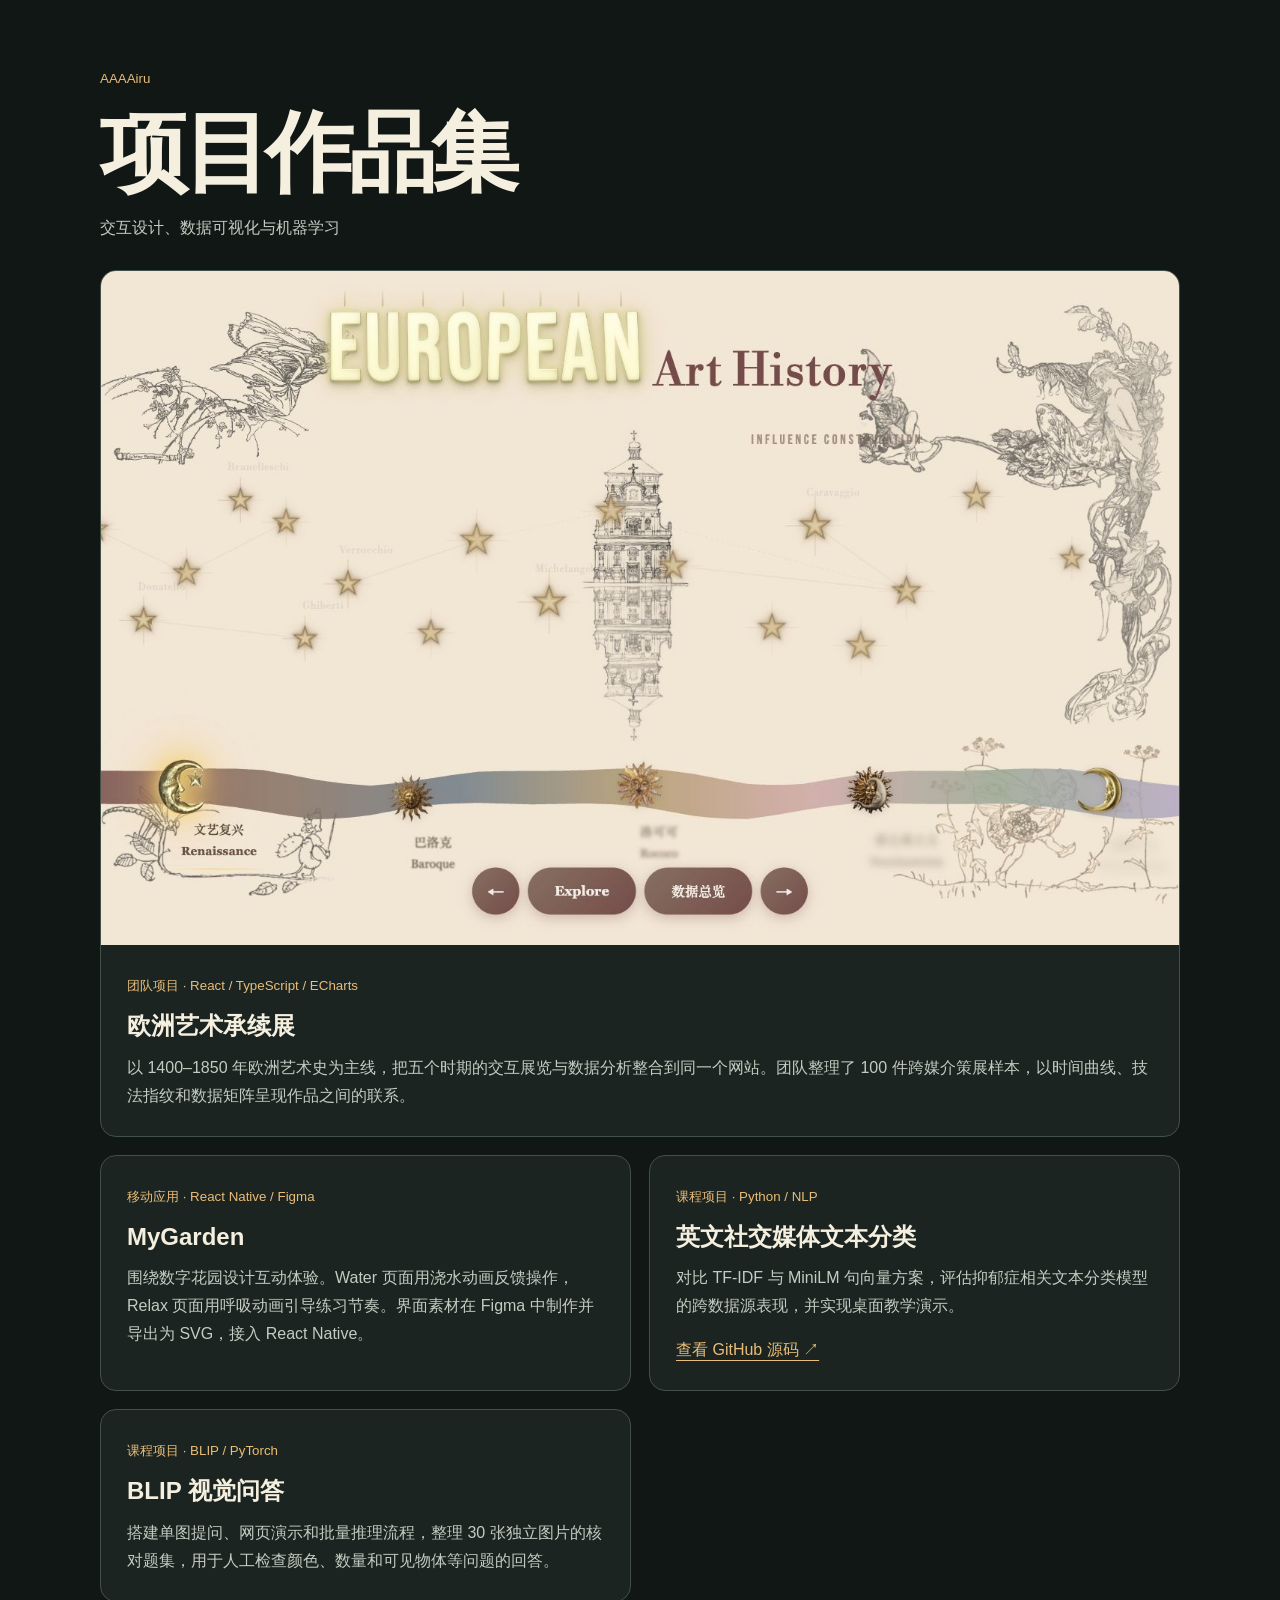
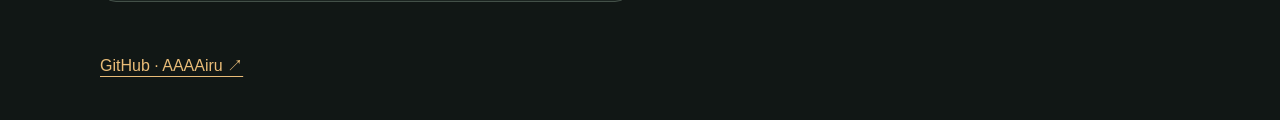
==== index.html @ b3d31cd4 "Publish four-project portfolio" ====
<!doctype html>
<html lang="zh-CN"><meta charset="utf-8"><meta name="viewport" content="width=device-width, initial-scale=1"><title>AAAAiru · 项目作品集</title>
<style>
*{box-sizing:border-box}body{margin:0;background:#111715;color:#f4efdf;font:16px/1.75 "Inter","Microsoft YaHei",sans-serif}main,footer{width:min(1080px,calc(100% - 40px));margin:auto}header{padding:64px 0 28px}h1,h2,p{margin:0}h1{font-size:clamp(46px,8vw,88px);line-height:1.16;letter-spacing:-.06em;margin:10px 0}h2{line-height:1.28;margin:12px 0}p{color:#c3ccc2}small,a{color:#e9bc78}a{display:inline-block;margin-top:16px;text-underline-offset:5px}a:focus-visible{outline:2px solid #e9bc78;outline-offset:5px}article{border:1px solid #435048;background:#1b2420;border-radius:16px;overflow:hidden}img{display:block;width:100%;height:auto}.copy{padding:26px}.grid{display:grid;grid-template-columns:1fr 1fr;gap:18px;margin:18px 0}footer{padding:16px 0 40px}@media(max-width:640px){.grid{grid-template-columns:1fr}header{padding-top:40px}}
</style>
<main><header><small>AAAAiru</small><h1>项目作品集</h1><p>交互设计、数据可视化与机器学习</p></header>
<article><img src="art.png" alt="欧洲艺术承续展的交互展览首页"><div class="copy"><small>团队项目 · React / TypeScript / ECharts</small><h2>欧洲艺术承续展</h2><p>以 1400–1850 年欧洲艺术史为主线，把五个时期的交互展览与数据分析整合到同一个网站。团队整理了 100 件跨媒介策展样本，以时间曲线、技法指纹和数据矩阵呈现作品之间的联系。</p></div></article>
<div class="grid"><article><div class="copy"><small>移动应用 · React Native / Figma</small><h2>MyGarden</h2><p>围绕数字花园设计互动体验。Water 页面用浇水动画反馈操作，Relax 页面用呼吸动画引导练习节奏。界面素材在 Figma 中制作并导出为 SVG，接入 React Native。</p></div></article><article><div class="copy"><small>课程项目 · Python / NLP</small><h2>英文社交媒体文本分类</h2><p>对比 TF-IDF 与 MiniLM 句向量方案，评估抑郁症相关文本分类模型的跨数据源表现，并实现桌面教学演示。</p><a href="https://github.com/AAAAiru/Python-">查看 GitHub 源码 ↗</a></div></article>
<article><div class="copy"><small>课程项目 · BLIP / PyTorch</small><h2>BLIP 视觉问答</h2><p>搭建单图提问、网页演示和批量推理流程，整理 30 张独立图片的核对题集，用于人工检查颜色、数量和可见物体等问题的回答。</p></div></article></div></main>
<footer><a href="https://github.com/AAAAiru">GitHub · AAAAiru ↗</a></footer></html>
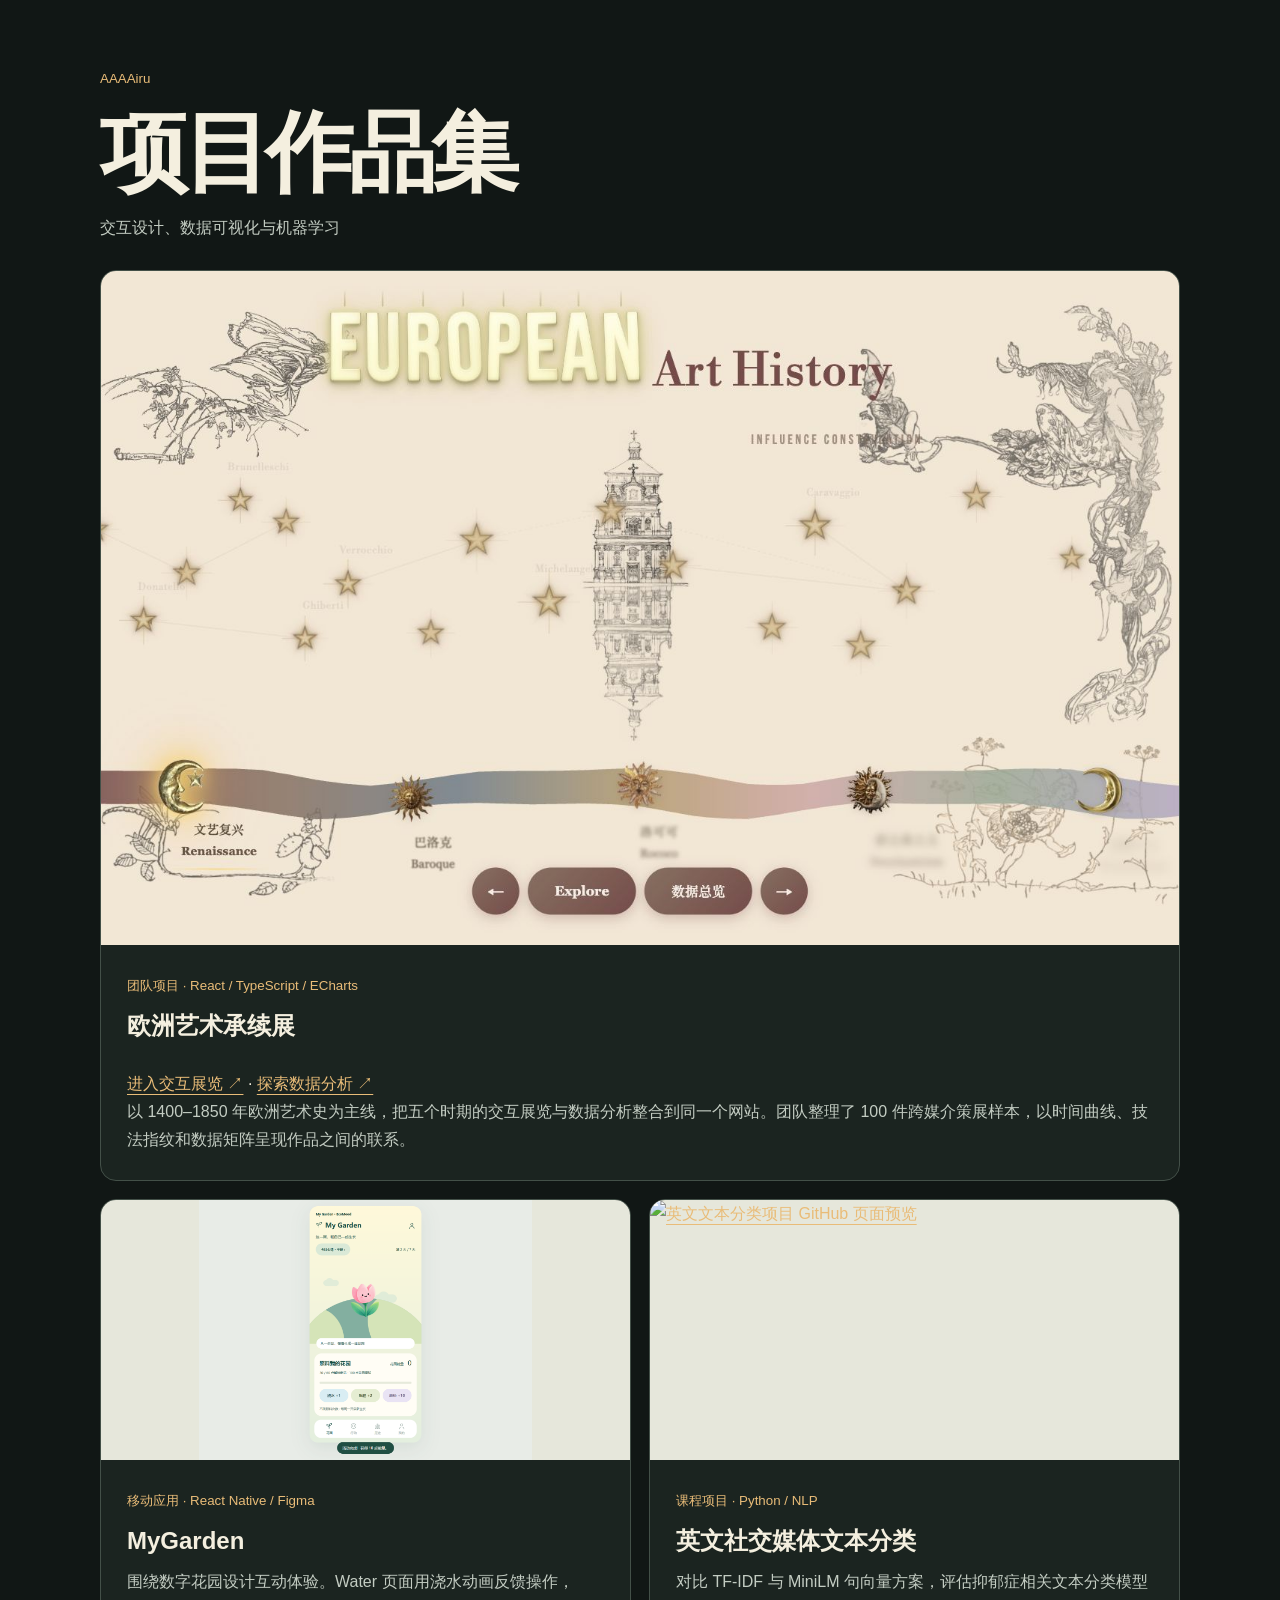
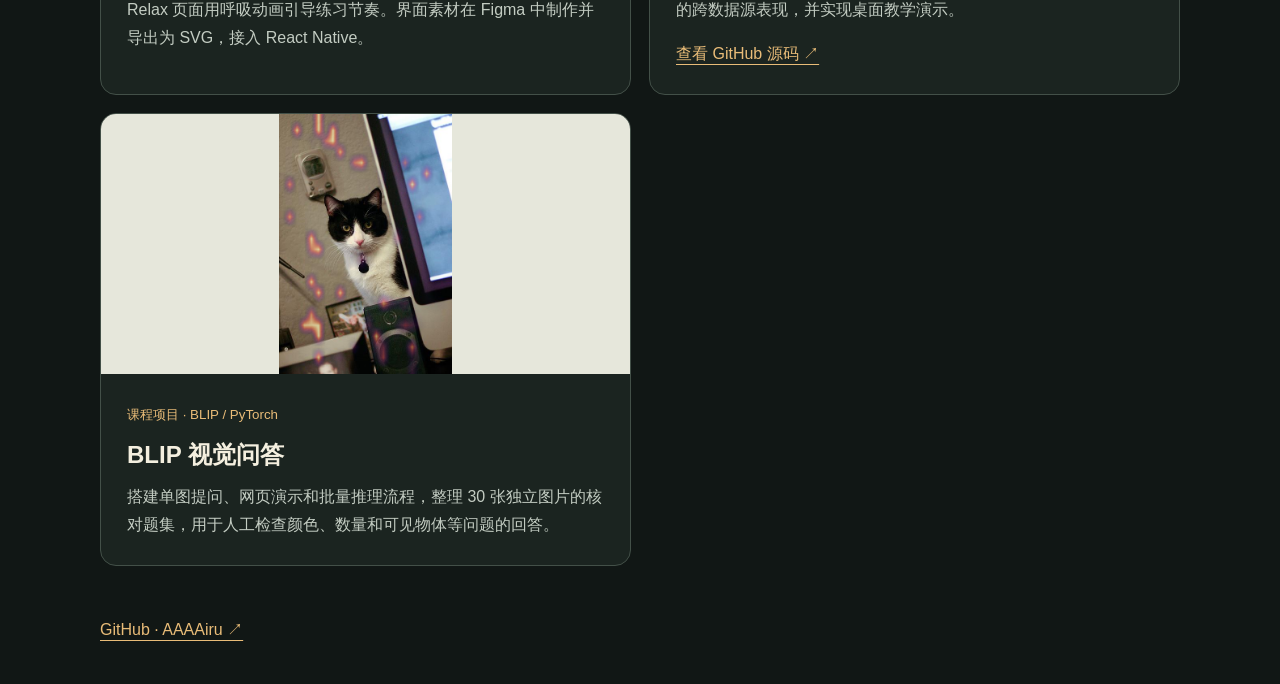
==== commit 48c5b05b: "Add project previews and interactive art exhibition" ====
--- a/index.html
+++ b/index.html
@@ -2,10 +2,10 @@
 <html lang="zh-CN"><meta charset="utf-8"><meta name="viewport" content="width=device-width, initial-scale=1"><title>AAAAiru · 项目作品集</title>
 <style>
 *{box-sizing:border-box}body{margin:0;background:#111715;color:#f4efdf;font:16px/1.75 "Inter","Microsoft YaHei",sans-serif}main,footer{width:min(1080px,calc(100% - 40px));margin:auto}header{padding:64px 0 28px}h1,h2,p{margin:0}h1{font-size:clamp(46px,8vw,88px);line-height:1.16;letter-spacing:-.06em;margin:10px 0}h2{line-height:1.28;margin:12px 0}p{color:#c3ccc2}small,a{color:#e9bc78}a{display:inline-block;margin-top:16px;text-underline-offset:5px}a:focus-visible{outline:2px solid #e9bc78;outline-offset:5px}article{border:1px solid #435048;background:#1b2420;border-radius:16px;overflow:hidden}img{display:block;width:100%;height:auto}.copy{padding:26px}.grid{display:grid;grid-template-columns:1fr 1fr;gap:18px;margin:18px 0}footer{padding:16px 0 40px}@media(max-width:640px){.grid{grid-template-columns:1fr}header{padding-top:40px}}
-</style>
+.preview{display:block;margin:0}.grid .preview{height:260px;overflow:hidden;background:#e6e7db}.grid .preview img{height:100%;object-fit:contain}a:hover{color:white}</style>
 <main><header><small>AAAAiru</small><h1>项目作品集</h1><p>交互设计、数据可视化与机器学习</p></header>
-<article><img src="art.png" alt="欧洲艺术承续展的交互展览首页"><div class="copy"><small>团队项目 · React / TypeScript / ECharts</small><h2>欧洲艺术承续展</h2><p>以 1400–1850 年欧洲艺术史为主线，把五个时期的交互展览与数据分析整合到同一个网站。团队整理了 100 件跨媒介策展样本，以时间曲线、技法指纹和数据矩阵呈现作品之间的联系。</p></div></article>
-<div class="grid"><article><div class="copy"><small>移动应用 · React Native / Figma</small><h2>MyGarden</h2><p>围绕数字花园设计互动体验。Water 页面用浇水动画反馈操作，Relax 页面用呼吸动画引导练习节奏。界面素材在 Figma 中制作并导出为 SVG，接入 React Native。</p></div></article><article><div class="copy"><small>课程项目 · Python / NLP</small><h2>英文社交媒体文本分类</h2><p>对比 TF-IDF 与 MiniLM 句向量方案，评估抑郁症相关文本分类模型的跨数据源表现，并实现桌面教学演示。</p><a href="https://github.com/AAAAiru/Python-">查看 GitHub 源码 ↗</a></div></article>
-<article><div class="copy"><small>课程项目 · BLIP / PyTorch</small><h2>BLIP 视觉问答</h2><p>搭建单图提问、网页演示和批量推理流程，整理 30 张独立图片的核对题集，用于人工检查颜色、数量和可见物体等问题的回答。</p></div></article></div></main>
+<article><a class="preview" href="art-demo/index.html"><img src="art.png" alt="欧洲艺术承续展的交互展览首页"></a><div class="copy"><small>团队项目 · React / TypeScript / ECharts</small><h2>欧洲艺术承续展</h2><a href="art-demo/index.html">进入交互展览 ↗</a> · <a href="art-demo/analysis.html">探索数据分析 ↗</a><p>以 1400–1850 年欧洲艺术史为主线，把五个时期的交互展览与数据分析整合到同一个网站。团队整理了 100 件跨媒介策展样本，以时间曲线、技法指纹和数据矩阵呈现作品之间的联系。</p></div></article>
+<div class="grid"><article><a class="preview" href="garden.png"><img src="garden.png" alt="MyGarden 项目页面展示"></a><div class="copy"><small>移动应用 · React Native / Figma</small><h2>MyGarden</h2><p>围绕数字花园设计互动体验。Water 页面用浇水动画反馈操作，Relax 页面用呼吸动画引导练习节奏。界面素材在 Figma 中制作并导出为 SVG，接入 React Native。</p></div></article><article><a class="preview" href="https://github.com/AAAAiru/Python-"><img src="https://opengraph.githubassets.com/portfolio/AAAAiru/Python-" alt="英文文本分类项目 GitHub 页面预览"></a><div class="copy"><small>课程项目 · Python / NLP</small><h2>英文社交媒体文本分类</h2><p>对比 TF-IDF 与 MiniLM 句向量方案，评估抑郁症相关文本分类模型的跨数据源表现，并实现桌面教学演示。</p><a href="https://github.com/AAAAiru/Python-">查看 GitHub 源码 ↗</a></div></article>
+<article><a class="preview" href="blip.png"><img src="blip.png" alt="BLIP 视觉问答注意力分析展示"></a><div class="copy"><small>课程项目 · BLIP / PyTorch</small><h2>BLIP 视觉问答</h2><p>搭建单图提问、网页演示和批量推理流程，整理 30 张独立图片的核对题集，用于人工检查颜色、数量和可见物体等问题的回答。</p></div></article></div></main>
 <footer><a href="https://github.com/AAAAiru">GitHub · AAAAiru ↗</a></footer></html>
 
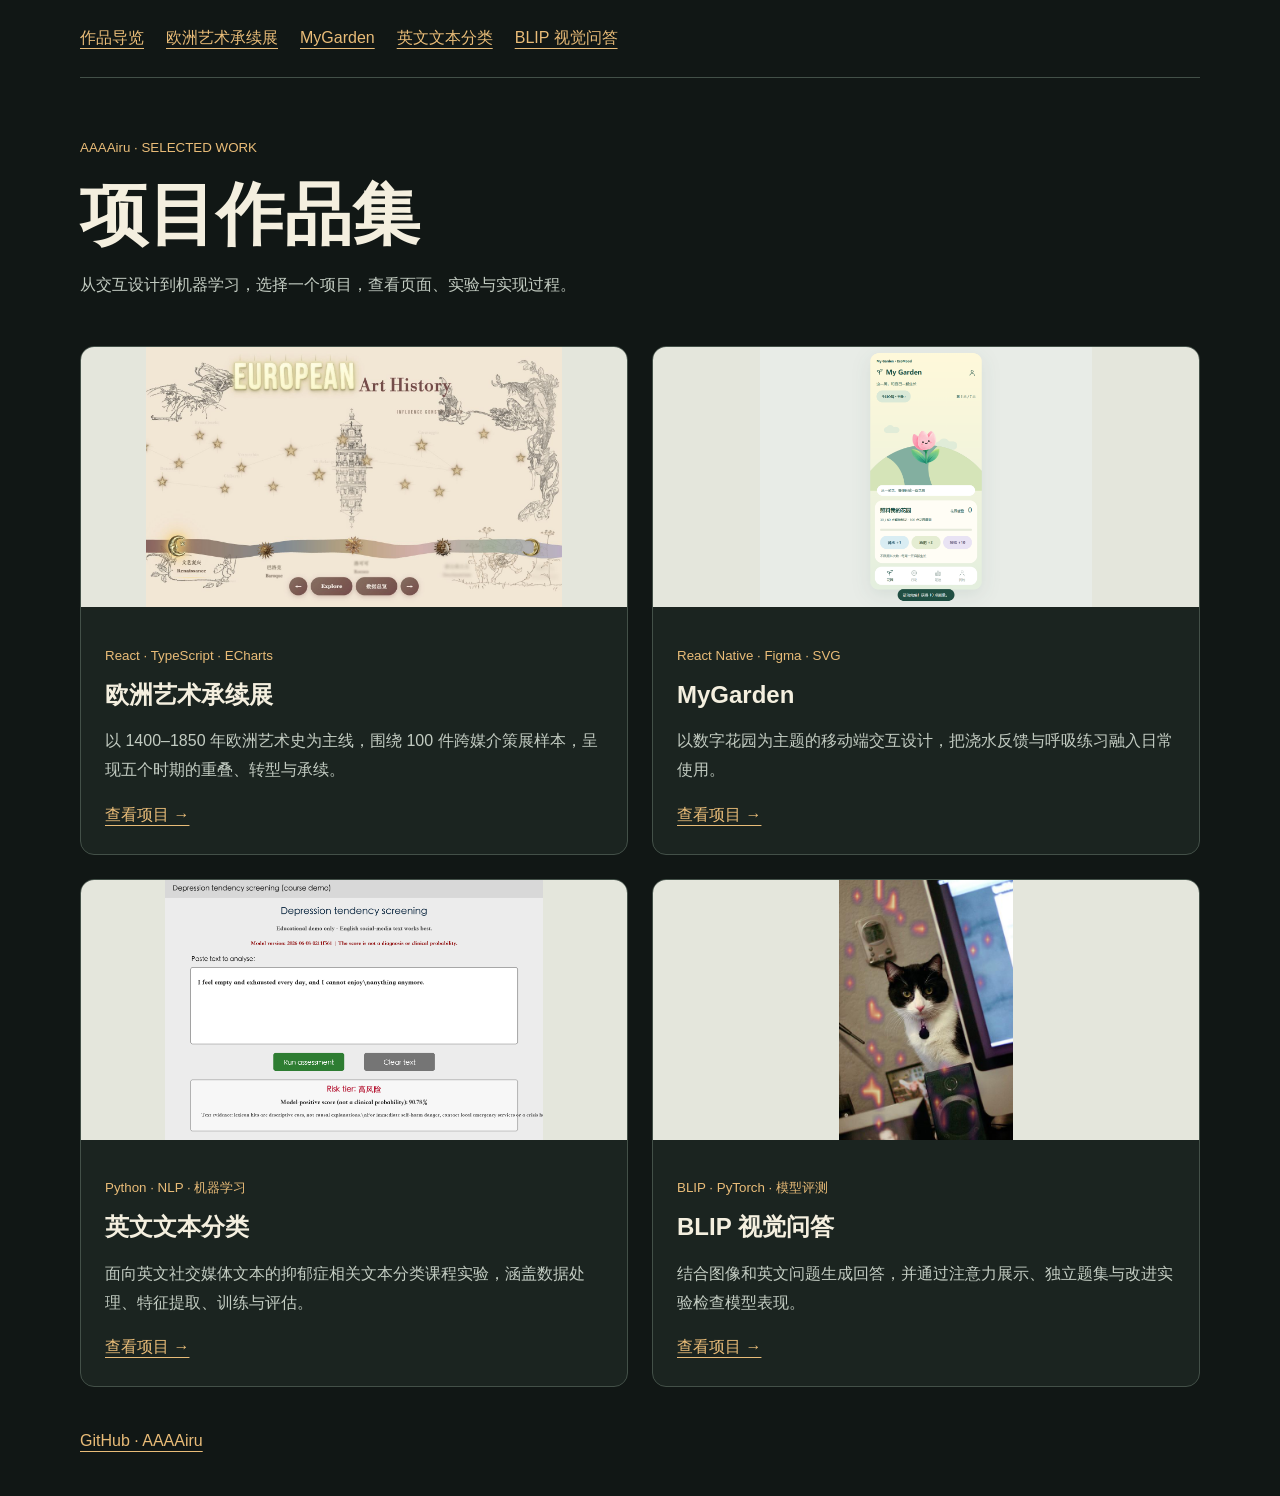
==== commit 199a305b: "Add four project detail pages and rich evidence galleries" ====
--- a/index.html
+++ b/index.html
@@ -1,11 +1 @@
-<!doctype html>
-<html lang="zh-CN"><meta charset="utf-8"><meta name="viewport" content="width=device-width, initial-scale=1"><title>AAAAiru · 项目作品集</title>
-<style>
-*{box-sizing:border-box}body{margin:0;background:#111715;color:#f4efdf;font:16px/1.75 "Inter","Microsoft YaHei",sans-serif}main,footer{width:min(1080px,calc(100% - 40px));margin:auto}header{padding:64px 0 28px}h1,h2,p{margin:0}h1{font-size:clamp(46px,8vw,88px);line-height:1.16;letter-spacing:-.06em;margin:10px 0}h2{line-height:1.28;margin:12px 0}p{color:#c3ccc2}small,a{color:#e9bc78}a{display:inline-block;margin-top:16px;text-underline-offset:5px}a:focus-visible{outline:2px solid #e9bc78;outline-offset:5px}article{border:1px solid #435048;background:#1b2420;border-radius:16px;overflow:hidden}img{display:block;width:100%;height:auto}.copy{padding:26px}.grid{display:grid;grid-template-columns:1fr 1fr;gap:18px;margin:18px 0}footer{padding:16px 0 40px}@media(max-width:640px){.grid{grid-template-columns:1fr}header{padding-top:40px}}
-.preview{display:block;margin:0}.grid .preview{height:260px;overflow:hidden;background:#e6e7db}.grid .preview img{height:100%;object-fit:contain}a:hover{color:white}</style>
-<main><header><small>AAAAiru</small><h1>项目作品集</h1><p>交互设计、数据可视化与机器学习</p></header>
-<article><a class="preview" href="art-demo/index.html"><img src="art.png" alt="欧洲艺术承续展的交互展览首页"></a><div class="copy"><small>团队项目 · React / TypeScript / ECharts</small><h2>欧洲艺术承续展</h2><a href="art-demo/index.html">进入交互展览 ↗</a> · <a href="art-demo/analysis.html">探索数据分析 ↗</a><p>以 1400–1850 年欧洲艺术史为主线，把五个时期的交互展览与数据分析整合到同一个网站。团队整理了 100 件跨媒介策展样本，以时间曲线、技法指纹和数据矩阵呈现作品之间的联系。</p></div></article>
-<div class="grid"><article><a class="preview" href="garden.png"><img src="garden.png" alt="MyGarden 项目页面展示"></a><div class="copy"><small>移动应用 · React Native / Figma</small><h2>MyGarden</h2><p>围绕数字花园设计互动体验。Water 页面用浇水动画反馈操作，Relax 页面用呼吸动画引导练习节奏。界面素材在 Figma 中制作并导出为 SVG，接入 React Native。</p></div></article><article><a class="preview" href="https://github.com/AAAAiru/Python-"><img src="https://opengraph.githubassets.com/portfolio/AAAAiru/Python-" alt="英文文本分类项目 GitHub 页面预览"></a><div class="copy"><small>课程项目 · Python / NLP</small><h2>英文社交媒体文本分类</h2><p>对比 TF-IDF 与 MiniLM 句向量方案，评估抑郁症相关文本分类模型的跨数据源表现，并实现桌面教学演示。</p><a href="https://github.com/AAAAiru/Python-">查看 GitHub 源码 ↗</a></div></article>
-<article><a class="preview" href="blip.png"><img src="blip.png" alt="BLIP 视觉问答注意力分析展示"></a><div class="copy"><small>课程项目 · BLIP / PyTorch</small><h2>BLIP 视觉问答</h2><p>搭建单图提问、网页演示和批量推理流程，整理 30 张独立图片的核对题集，用于人工检查颜色、数量和可见物体等问题的回答。</p></div></article></div></main>
-<footer><a href="https://github.com/AAAAiru">GitHub · AAAAiru ↗</a></footer></html>
-
+<!doctype html><html lang="zh-CN"><meta charset="utf-8"><meta name="viewport" content="width=device-width,initial-scale=1"><title>项目作品集 · AAAAiru</title><link rel="stylesheet" href="style.css"><nav><a href="index.html">作品导览</a><a href="art.html">欧洲艺术承续展</a><a href="garden.html">MyGarden</a><a href="nlp.html">英文文本分类</a><a href="blip.html">BLIP 视觉问答</a></nav><main><header><small>AAAAiru · SELECTED WORK</small><h1>项目作品集</h1><p>从交互设计到机器学习，选择一个项目，查看页面、实验与实现过程。</p></header><div class="grid"><article><a href="art.html"><img src="media/art-homepage.png" alt="五时期展览入口"></a><div class="copy"><small>React · TypeScript · ECharts</small><h2>欧洲艺术承续展</h2><p>以 1400–1850 年欧洲艺术史为主线，围绕 100 件跨媒介策展样本，呈现五个时期的重叠、转型与承续。</p><a href="art.html">查看项目 →</a></div></article><article><a href="garden.html"><img src="media/local-garden-desktop.png" alt="花园主页"></a><div class="copy"><small>React Native · Figma · SVG</small><h2>MyGarden</h2><p>以数字花园为主题的移动端交互设计，把浇水反馈与呼吸练习融入日常使用。</p><a href="garden.html">查看项目 →</a></div></article><article><a href="nlp.html"><img src="media/gui_mock.png" alt="报告中的界面示意"></a><div class="copy"><small>Python · NLP · 机器学习</small><h2>英文文本分类</h2><p>面向英文社交媒体文本的抑郁症相关文本分类课程实验，涵盖数据处理、特征提取、训练与评估。</p><a href="nlp.html">查看项目 →</a></div></article><article><a href="blip.html"><img src="blip.png" alt="视觉问答注意力检查"></a><div class="copy"><small>BLIP · PyTorch · 模型评测</small><h2>BLIP 视觉问答</h2><p>结合图像和英文问题生成回答，并通过注意力展示、独立题集与改进实验检查模型表现。</p><a href="blip.html">查看项目 →</a></div></article></div></main><footer><a href="https://github.com/AAAAiru">GitHub · AAAAiru</a></footer></html>
--- a/style.css
+++ b/style.css
@@ -0,0 +1 @@
+*{box-sizing:border-box}body{margin:0;background:#111715;color:#f4efdf;font:16px/1.8 Inter,'Microsoft YaHei',sans-serif}main,nav,footer{width:min(1120px,calc(100% - 40px));margin:auto}nav{padding:24px 0;display:flex;gap:22px;flex-wrap:wrap;border-bottom:1px solid #435048}a{color:#e9bc78;text-underline-offset:5px}a:focus-visible{outline:2px solid #e9bc78;outline-offset:5px}header{padding:55px 0 30px}h1{font-size:clamp(36px,6vw,68px);line-height:1.2;margin:12px 0}h2{line-height:1.4}p{color:#c3ccc2;max-width: seventy}small{color:#e9bc78}.grid{display:grid;grid-template-columns:1fr 1fr;gap:24px}article,figure{margin:0;background:#1b2420;border:1px solid #435048;border-radius:14px;overflow:hidden}article img{width:100%;height:260px;object-fit:contain;background:#e4e6dc}article .copy{padding:24px}article h2{margin:8px 0}figure img{width:100%;height:auto;display:block}figcaption{padding:14px 20px;color:#c3ccc2}.gallery{display:grid;gap:26px;margin:30px 0}footer{padding:40px 0}.action{display:inline-block;padding:12px 20px;border:1px solid #e9bc78;border-radius:8px;margin:8px 12px 16px 0}@media(max-width:680px){.grid{grid-template-columns:1fr}header{padding-top:32px}article img{height:230px}}
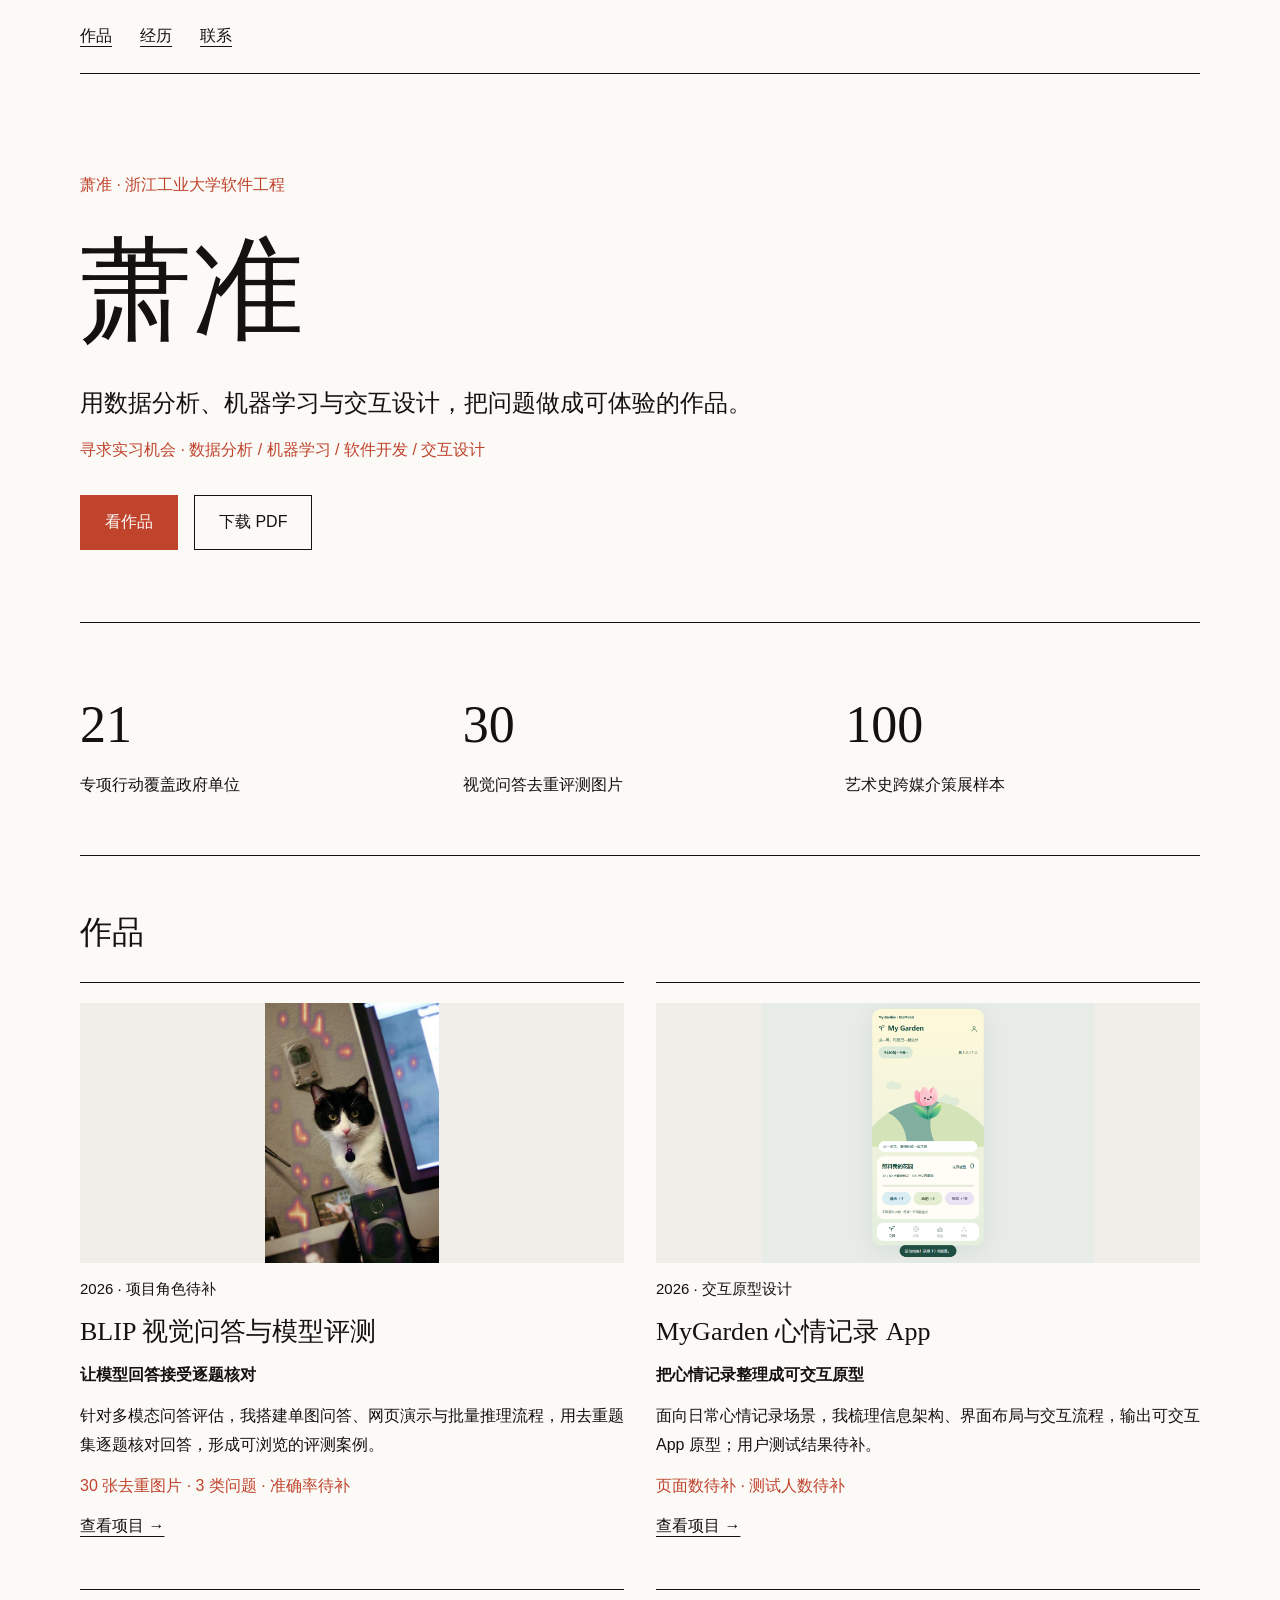
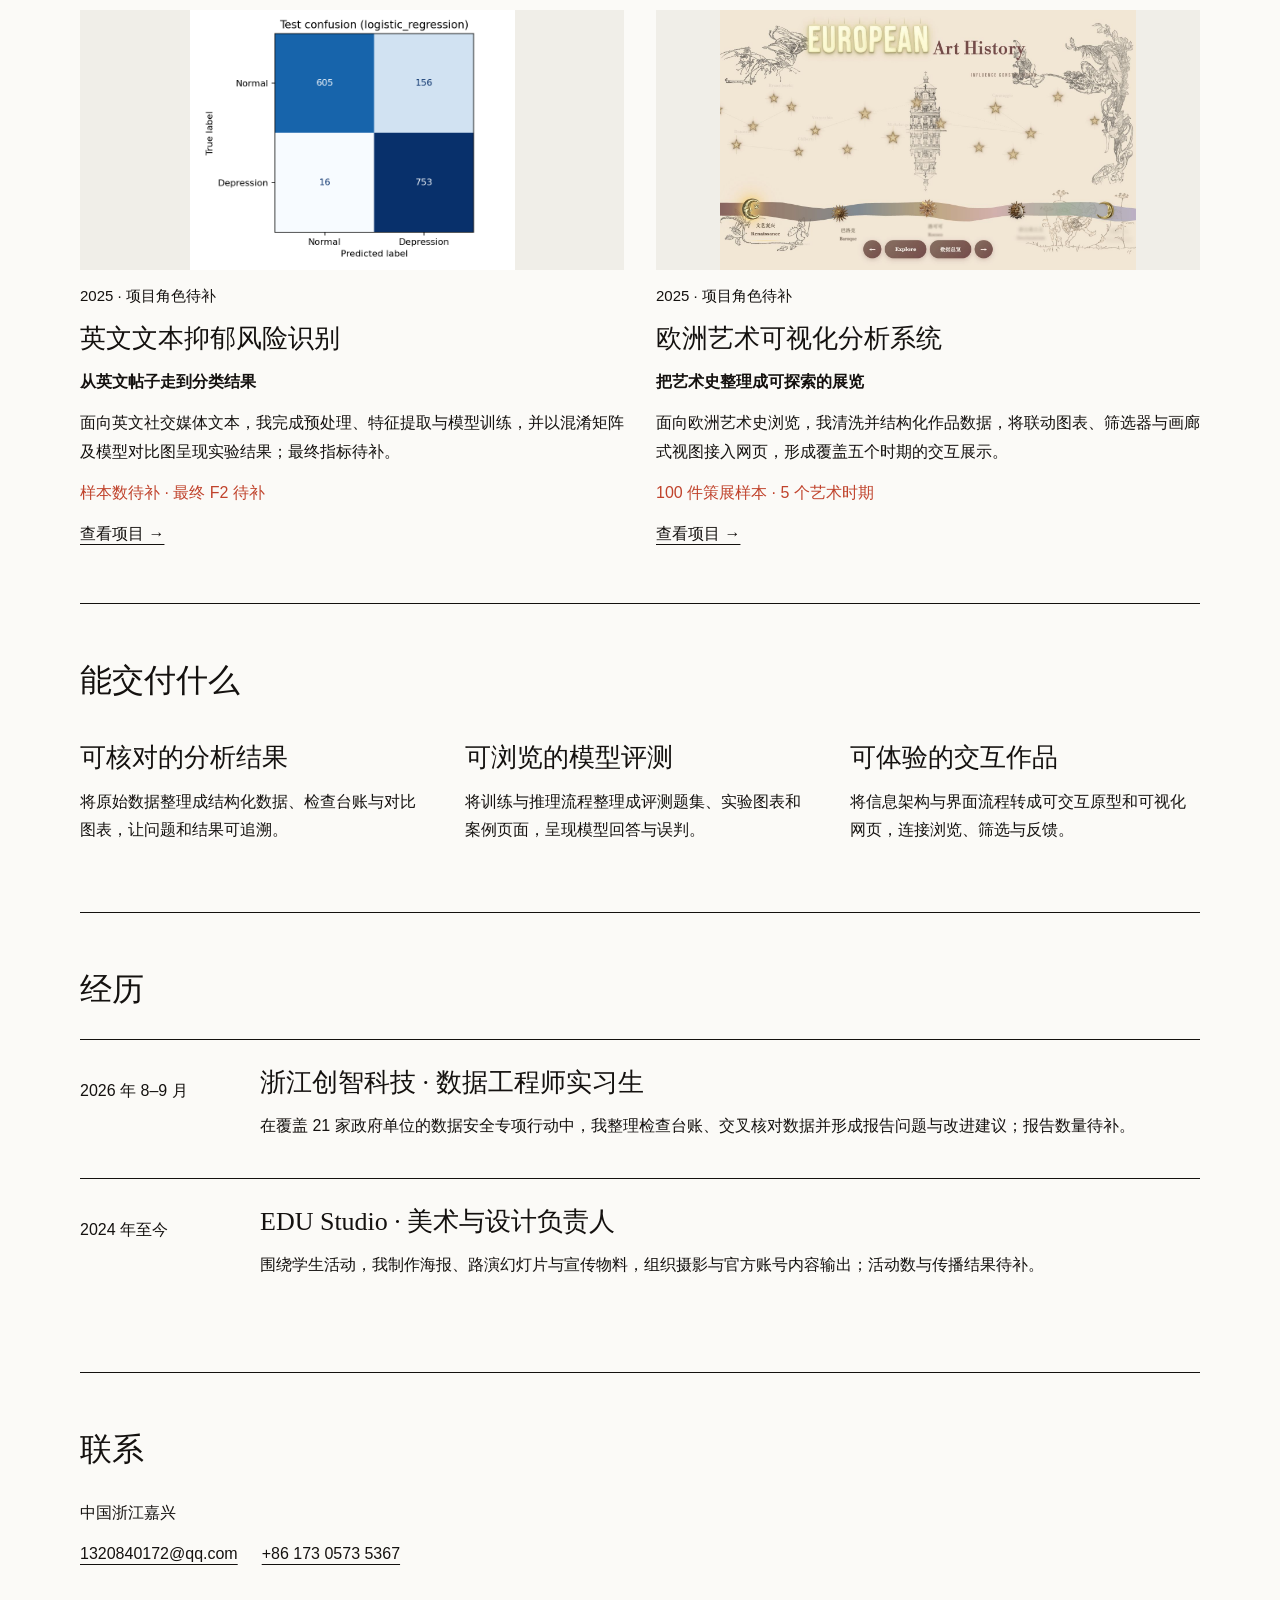
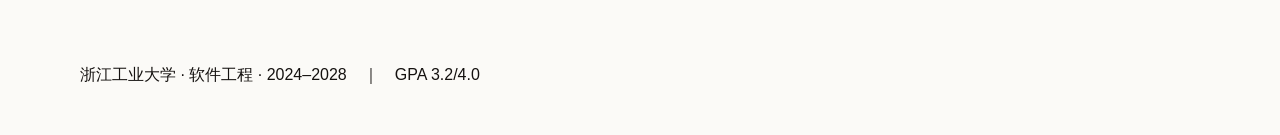
==== commit 467957d5: "Redesign portfolio with verified resume and print layout" ====
--- a/index.html
+++ b/index.html
@@ -1 +1,7 @@
-<!doctype html><html lang="zh-CN"><meta charset="utf-8"><meta name="viewport" content="width=device-width,initial-scale=1"><title>项目作品集 · AAAAiru</title><link rel="stylesheet" href="style.css"><nav><a href="index.html">作品导览</a><a href="art.html">欧洲艺术承续展</a><a href="garden.html">MyGarden</a><a href="nlp.html">英文文本分类</a><a href="blip.html">BLIP 视觉问答</a></nav><main><header><small>AAAAiru · SELECTED WORK</small><h1>项目作品集</h1><p>从交互设计到机器学习，选择一个项目，查看页面、实验与实现过程。</p></header><div class="grid"><article><a href="art.html"><img src="media/art-homepage.png" alt="五时期展览入口"></a><div class="copy"><small>React · TypeScript · ECharts</small><h2>欧洲艺术承续展</h2><p>以 1400–1850 年欧洲艺术史为主线，围绕 100 件跨媒介策展样本，呈现五个时期的重叠、转型与承续。</p><a href="art.html">查看项目 →</a></div></article><article><a href="garden.html"><img src="media/local-garden-desktop.png" alt="花园主页"></a><div class="copy"><small>React Native · Figma · SVG</small><h2>MyGarden</h2><p>以数字花园为主题的移动端交互设计，把浇水反馈与呼吸练习融入日常使用。</p><a href="garden.html">查看项目 →</a></div></article><article><a href="nlp.html"><img src="media/gui_mock.png" alt="报告中的界面示意"></a><div class="copy"><small>Python · NLP · 机器学习</small><h2>英文文本分类</h2><p>面向英文社交媒体文本的抑郁症相关文本分类课程实验，涵盖数据处理、特征提取、训练与评估。</p><a href="nlp.html">查看项目 →</a></div></article><article><a href="blip.html"><img src="blip.png" alt="视觉问答注意力检查"></a><div class="copy"><small>BLIP · PyTorch · 模型评测</small><h2>BLIP 视觉问答</h2><p>结合图像和英文问题生成回答，并通过注意力展示、独立题集与改进实验检查模型表现。</p><a href="blip.html">查看项目 →</a></div></article></div></main><footer><a href="https://github.com/AAAAiru">GitHub · AAAAiru</a></footer></html>+<!doctype html><html lang="zh-CN"><head><meta charset="utf-8"><meta name="viewport" content="width=device-width,initial-scale=1"><meta name="description" content="萧准的个人作品集，展示视觉问答评测、MyGarden交互原型、英文文本分类与欧洲艺术可视化项目。"><title>萧准 · 作品与经历</title><link rel="stylesheet" href="home.css"></head><body><nav aria-label="主导航"><a href="#work">作品</a><a href="#experience">经历</a><a href="#contact">联系</a></nav><main><header><p class="eyebrow">萧准 · 浙江工业大学软件工程</p><h1>萧准</h1><p class="position">用数据分析、机器学习与交互设计，把问题做成可体验的作品。</p><p class="status">寻求实习机会 · 数据分析 / 机器学习 / 软件开发 / 交互设计</p><div class="actions"><a class="button" href="#work">看作品</a><a class="button" href="Xiao_Zhun_Portfolio.pdf" download>下载 PDF</a></div></header><section aria-label="关键数字"><div class="numbers"><div><strong>21</strong><p>专项行动覆盖政府单位</p></div><div><strong>30</strong><p>视觉问答去重评测图片</p></div><div><strong>100</strong><p>艺术史跨媒介策展样本</p></div></div></section><section id="work"><h2>作品</h2><div class="cards"><article class="card reveal"><img src="blip.png" alt="BLIP 视觉问答与模型评测项目展示"><p class="meta">2026 · 项目角色待补</p><h3>BLIP 视觉问答与模型评测</h3><p><b>让模型回答接受逐题核对</b></p><p>针对多模态问答评估，我搭建单图问答、网页演示与批量推理流程，用去重题集逐题核对回答，形成可浏览的评测案例。</p><p class="result">30 张去重图片 · 3 类问题 · 准确率待补</p><a class="project-link" href="blip.html">查看项目 →</a></article><article class="card reveal"><img src="media/local-garden-desktop.png" alt="MyGarden 心情记录 App项目展示"><p class="meta">2026 · 交互原型设计</p><h3>MyGarden 心情记录 App</h3><p><b>把心情记录整理成可交互原型</b></p><p>面向日常心情记录场景，我梳理信息架构、界面布局与交互流程，输出可交互 App 原型；用户测试结果待补。</p><p class="result">页面数待补 · 测试人数待补</p><a class="project-link" href="garden.html">查看项目 →</a></article><article class="card reveal"><img src="media/confusion_matrix_test.png" alt="英文文本抑郁风险识别项目展示"><p class="meta">2025 · 项目角色待补</p><h3>英文文本抑郁风险识别</h3><p><b>从英文帖子走到分类结果</b></p><p>面向英文社交媒体文本，我完成预处理、特征提取与模型训练，并以混淆矩阵及模型对比图呈现实验结果；最终指标待补。</p><p class="result">样本数待补 · 最终 F2 待补</p><a class="project-link" href="nlp.html">查看项目 →</a></article><article class="card reveal"><img src="media/art-homepage.png" alt="欧洲艺术可视化分析系统项目展示"><p class="meta">2025 · 项目角色待补</p><h3>欧洲艺术可视化分析系统</h3><p><b>把艺术史整理成可探索的展览</b></p><p>面向欧洲艺术史浏览，我清洗并结构化作品数据，将联动图表、筛选器与画廊式视图接入网页，形成覆盖五个时期的交互展示。</p><p class="result">100 件策展样本 · 5 个艺术时期</p><a class="project-link" href="art.html">查看项目 →</a></article></div></section><section><h2>能交付什么</h2><div class="abilities"><article><h3>可核对的分析结果</h3><p>将原始数据整理成结构化数据、检查台账与对比图表，让问题和结果可追溯。</p></article><article><h3>可浏览的模型评测</h3><p>将训练与推理流程整理成评测题集、实验图表和案例页面，呈现模型回答与误判。</p></article><article><h3>可体验的交互作品</h3><p>将信息架构与界面流程转成可交互原型和可视化网页，连接浏览、筛选与反馈。</p></article></div></section><section id="experience"><h2>经历</h2><article class="entry"><p>2026 年 8–9 月</p><div><h3>浙江创智科技 · 数据工程师实习生</h3><p>在覆盖 21 家政府单位的数据安全专项行动中，我整理检查台账、交叉核对数据并形成报告问题与改进建议；报告数量待补。</p></div></article><article class="entry"><p>2024 年至今</p><div><h3>EDU Studio · 美术与设计负责人</h3><p>围绕学生活动，我制作海报、路演幻灯片与宣传物料，组织摄影与官方账号内容输出；活动数与传播结果待补。</p></div></article></section><section id="contact" class="contact"><h2>联系</h2><p>中国浙江嘉兴</p><p><a href="mailto:1320840172@qq.com">1320840172@qq.com</a><a href="tel:+8617305735367">+86 173 0573 5367</a></p></section></main><footer>浙江工业大学 · 软件工程 · 2024–2028　｜　GPA 3.2/4.0</footer><script>
+if('IntersectionObserver' in window && !window.matchMedia('(prefers-reduced-motion: reduce)').matches){
+document.documentElement.classList.add('js');
+const observer=new IntersectionObserver(entries=>{entries.forEach(entry=>{if(entry.isIntersecting){entry.target.classList.add('visible');observer.unobserve(entry.target)}})},{threshold:0.05});
+document.querySelectorAll('.reveal').forEach(el=>observer.observe(el));
+}
+</script></body></html>
--- a/home.css
+++ b/home.css
@@ -0,0 +1 @@
+*{box-sizing:border-box}html{scroll-behavior:smooth}body{margin:0;background:#FBFAF7;color:#14110F;font:16px/1.8 'PingFang SC','Microsoft YaHei',sans-serif}main,nav,footer{width:min(1120px,calc(100% - 48px));margin:auto}nav{display:flex;gap:28px;padding:22px 0;border-bottom:1px solid #14110F}a{color:inherit;text-underline-offset:5px}a:hover{color:#C0432C}a:focus-visible{outline:2px solid #C0432C;outline-offset:5px}h1,h2,h3{font-family:'Songti SC','Noto Serif SC',serif;font-weight:500;line-height:1.35}h1{font-size:clamp(60px,9vw,112px);margin:15px 0}h2{font-size:32px;margin:0 0 28px}h3{font-size:26px;margin:10px 0}p{margin:12px 0}header{padding:85px 0 72px}header .position{font-size:24px;max-width:680px}.status,.eyebrow{color:#C0432C}.actions{display:flex;gap:16px;margin-top:30px}.button{padding:12px 24px;border:1px solid #14110F;text-decoration:none}.button:first-child{background:#C0432C;color:#FBFAF7;border-color:#C0432C}section{padding:55px 0;border-top:1px solid #14110F}.numbers{display:grid;grid-template-columns:repeat(3,1fr);gap:28px}.numbers strong{font-size:52px;font-family:'Songti SC',serif;font-weight:400}.numbers p{margin:0}.cards{display:grid;grid-template-columns:1fr 1fr;gap:48px 32px}.card{border-top:1px solid #14110F;padding-top:20px}.card img{display:block;width:100%;height:260px;object-fit:contain;background:#f0eee8}.meta{font-size:15px}.result{color:#C0432C}.abilities{display:grid;grid-template-columns:repeat(3,1fr);gap:35px}.entry{display:grid;grid-template-columns:180px 1fr;padding:25px 0;border-top:1px solid #14110F}.entry h3{margin-top:0}.contact a{margin-right:24px}footer{padding:25px 0 45px}.js .reveal{opacity:0;transform:translateY(16px);transition:opacity .5s,transform .5s}.js .reveal.visible{opacity:1;transform:none}@media(max-width:700px){body{font-size:16px}.cards,.abilities{grid-template-columns:1fr}.numbers{gap:14px}.numbers strong{font-size:38px}.entry{grid-template-columns:1fr}.card img{height:240px}header{padding:45px 0}.meta{font-size:15px}nav{gap:20px}section{padding:38px 0}}@media(prefers-reduced-motion:reduce){html{scroll-behavior:auto}.js .reveal{opacity:1;transform:none;transition:none}}@page{size:A4;margin:14mm}@media print{html{scroll-behavior:auto}body{background:#fff;font-size:10pt;line-height:1.5}main,footer{width:100%}nav,.actions,.project-link{display:none!important}.js .reveal,.reveal{opacity:1!important;transform:none!important;transition:none!important}header{padding:0 0 8mm}h1{font-size:38pt;margin:2mm 0}header .position{font-size:14pt}h2{font-size:20pt;margin:0 0 5mm}h3{font-size:14pt}section{padding:6mm 0}.numbers strong{font-size:26pt}.cards{gap:6mm;grid-template-columns:1fr 1fr}.card{break-inside:avoid;padding-top:3mm}.card img{height:35mm}.meta{font-size:9pt}.abilities{gap:5mm}.entry{padding:3mm 0;grid-template-columns:38mm 1fr}footer{padding:3mm 0}.contact a{margin-right:5mm}a{text-decoration:none}.result{color:#14110F}}
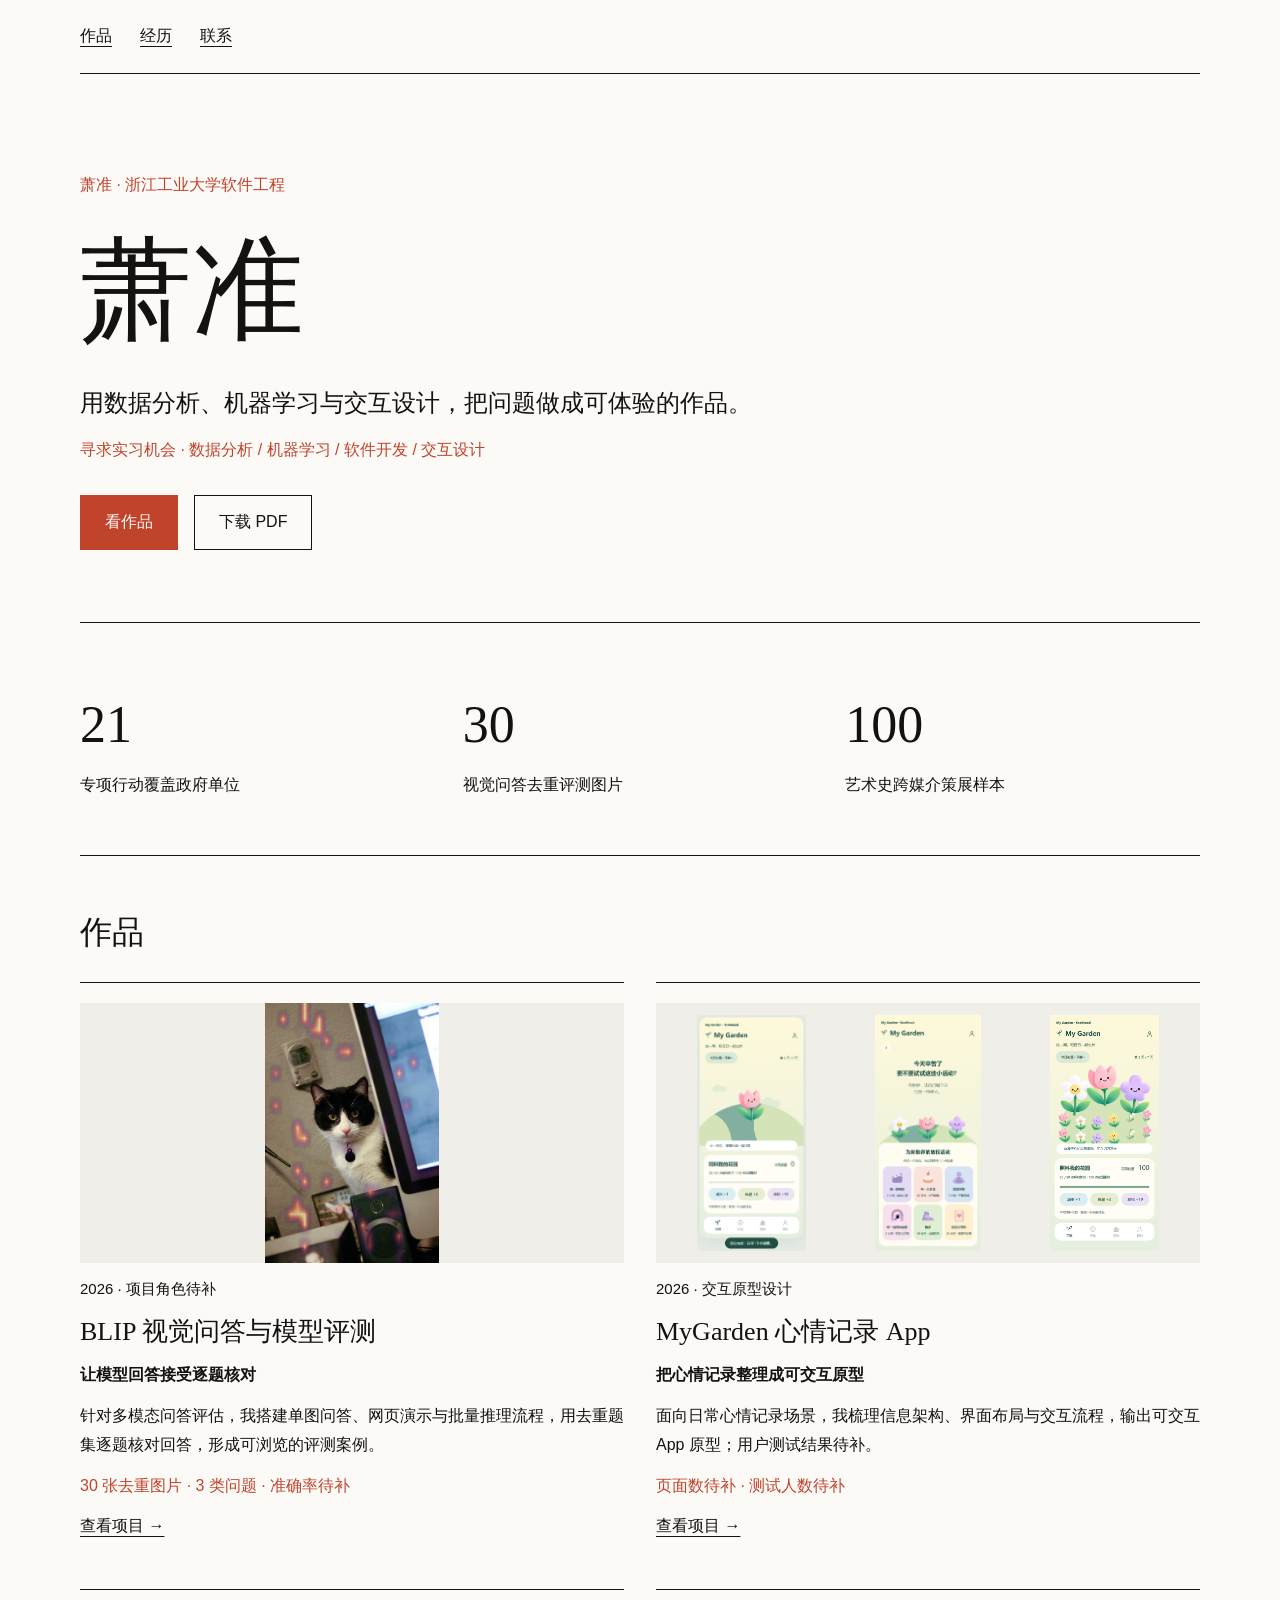
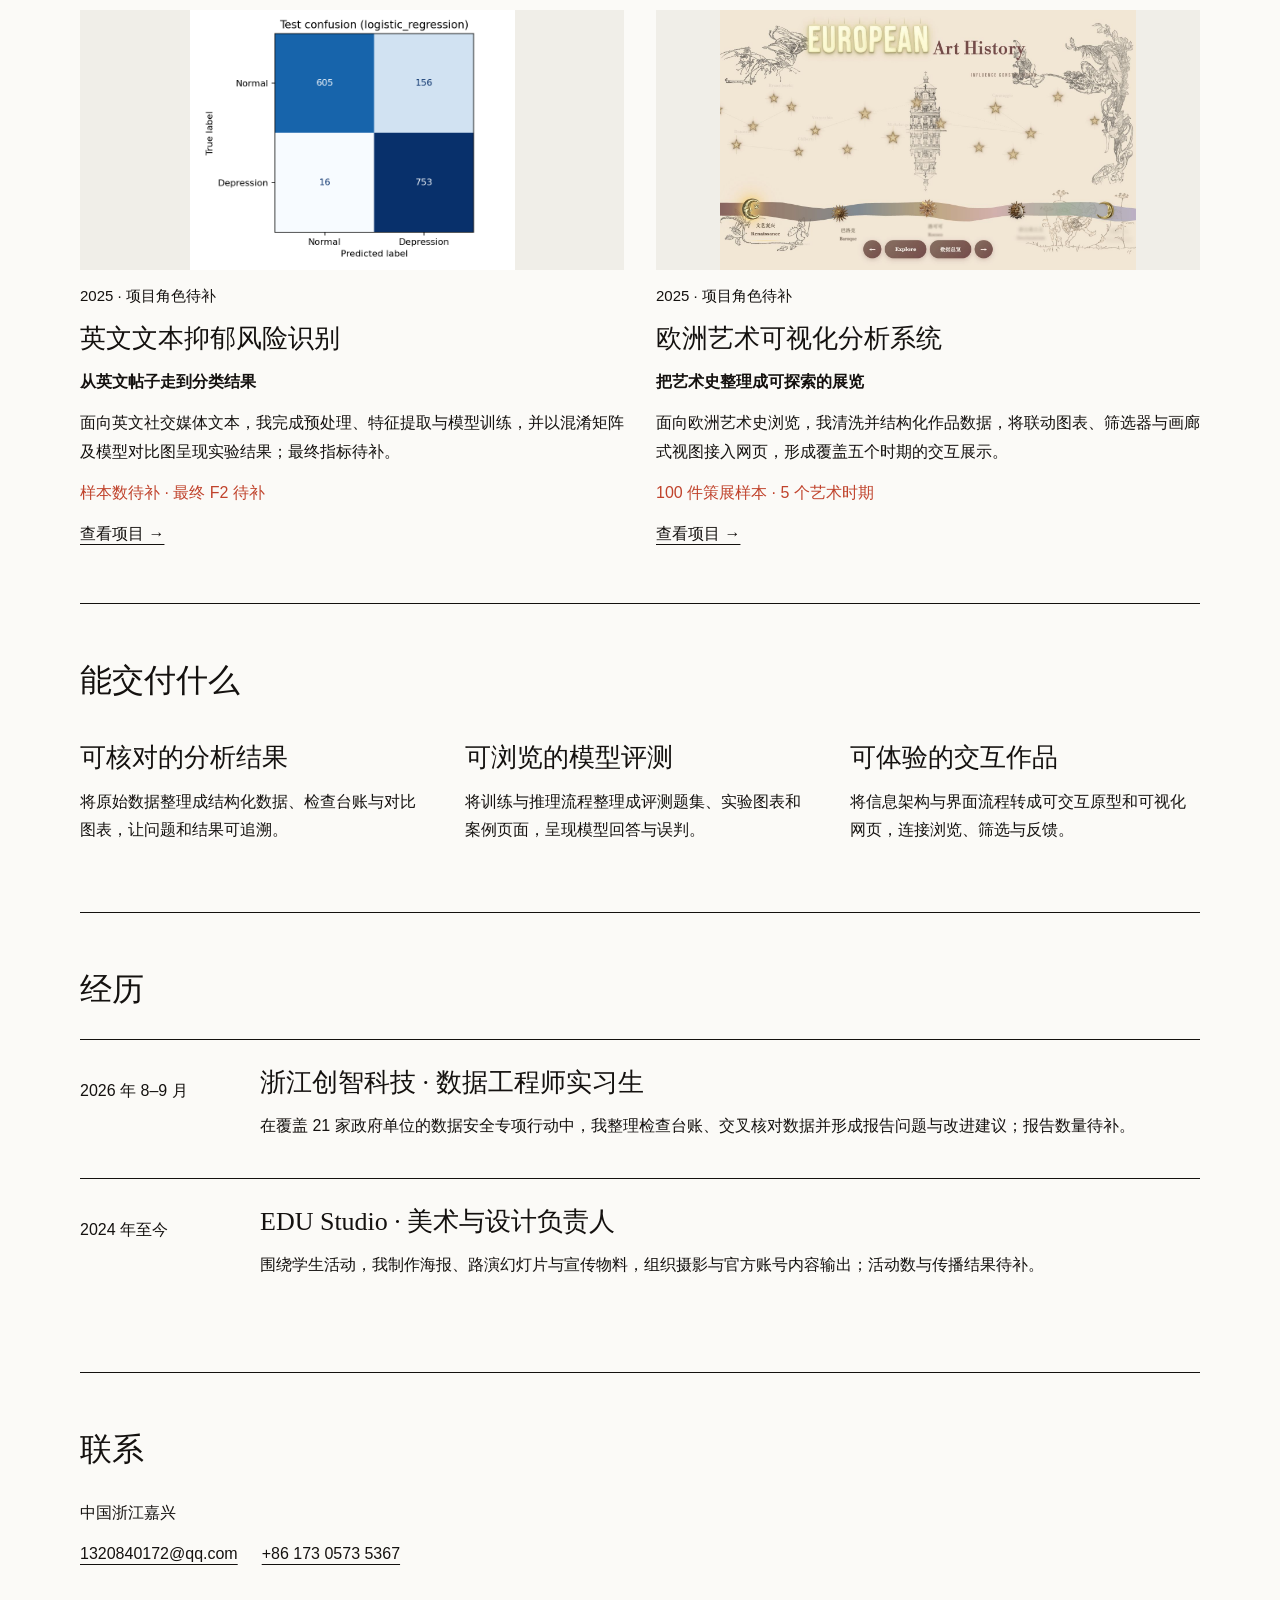
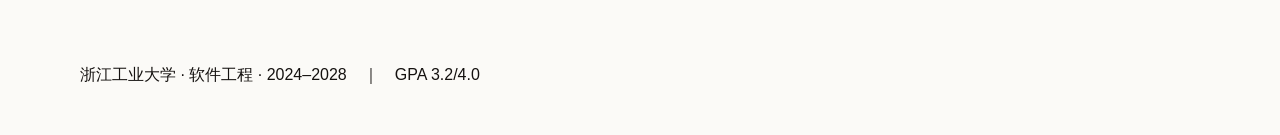
==== commit 2e715718: "Show Garden screens together without screenshot whitespace" ====
--- a/index.html
+++ b/index.html
@@ -1,4 +1,4 @@
-<!doctype html><html lang="zh-CN"><head><meta charset="utf-8"><meta name="viewport" content="width=device-width,initial-scale=1"><meta name="description" content="萧准的个人作品集，展示视觉问答评测、MyGarden交互原型、英文文本分类与欧洲艺术可视化项目。"><title>萧准 · 作品与经历</title><link rel="stylesheet" href="home.css"></head><body><nav aria-label="主导航"><a href="#work">作品</a><a href="#experience">经历</a><a href="#contact">联系</a></nav><main><header><p class="eyebrow">萧准 · 浙江工业大学软件工程</p><h1>萧准</h1><p class="position">用数据分析、机器学习与交互设计，把问题做成可体验的作品。</p><p class="status">寻求实习机会 · 数据分析 / 机器学习 / 软件开发 / 交互设计</p><div class="actions"><a class="button" href="#work">看作品</a><a class="button" href="Xiao_Zhun_Portfolio.pdf" download>下载 PDF</a></div></header><section aria-label="关键数字"><div class="numbers"><div><strong>21</strong><p>专项行动覆盖政府单位</p></div><div><strong>30</strong><p>视觉问答去重评测图片</p></div><div><strong>100</strong><p>艺术史跨媒介策展样本</p></div></div></section><section id="work"><h2>作品</h2><div class="cards"><article class="card reveal"><img src="blip.png" alt="BLIP 视觉问答与模型评测项目展示"><p class="meta">2026 · 项目角色待补</p><h3>BLIP 视觉问答与模型评测</h3><p><b>让模型回答接受逐题核对</b></p><p>针对多模态问答评估，我搭建单图问答、网页演示与批量推理流程，用去重题集逐题核对回答，形成可浏览的评测案例。</p><p class="result">30 张去重图片 · 3 类问题 · 准确率待补</p><a class="project-link" href="blip.html">查看项目 →</a></article><article class="card reveal"><img src="media/local-garden-desktop.png" alt="MyGarden 心情记录 App项目展示"><p class="meta">2026 · 交互原型设计</p><h3>MyGarden 心情记录 App</h3><p><b>把心情记录整理成可交互原型</b></p><p>面向日常心情记录场景，我梳理信息架构、界面布局与交互流程，输出可交互 App 原型；用户测试结果待补。</p><p class="result">页面数待补 · 测试人数待补</p><a class="project-link" href="garden.html">查看项目 →</a></article><article class="card reveal"><img src="media/confusion_matrix_test.png" alt="英文文本抑郁风险识别项目展示"><p class="meta">2025 · 项目角色待补</p><h3>英文文本抑郁风险识别</h3><p><b>从英文帖子走到分类结果</b></p><p>面向英文社交媒体文本，我完成预处理、特征提取与模型训练，并以混淆矩阵及模型对比图呈现实验结果；最终指标待补。</p><p class="result">样本数待补 · 最终 F2 待补</p><a class="project-link" href="nlp.html">查看项目 →</a></article><article class="card reveal"><img src="media/art-homepage.png" alt="欧洲艺术可视化分析系统项目展示"><p class="meta">2025 · 项目角色待补</p><h3>欧洲艺术可视化分析系统</h3><p><b>把艺术史整理成可探索的展览</b></p><p>面向欧洲艺术史浏览，我清洗并结构化作品数据，将联动图表、筛选器与画廊式视图接入网页，形成覆盖五个时期的交互展示。</p><p class="result">100 件策展样本 · 5 个艺术时期</p><a class="project-link" href="art.html">查看项目 →</a></article></div></section><section><h2>能交付什么</h2><div class="abilities"><article><h3>可核对的分析结果</h3><p>将原始数据整理成结构化数据、检查台账与对比图表，让问题和结果可追溯。</p></article><article><h3>可浏览的模型评测</h3><p>将训练与推理流程整理成评测题集、实验图表和案例页面，呈现模型回答与误判。</p></article><article><h3>可体验的交互作品</h3><p>将信息架构与界面流程转成可交互原型和可视化网页，连接浏览、筛选与反馈。</p></article></div></section><section id="experience"><h2>经历</h2><article class="entry"><p>2026 年 8–9 月</p><div><h3>浙江创智科技 · 数据工程师实习生</h3><p>在覆盖 21 家政府单位的数据安全专项行动中，我整理检查台账、交叉核对数据并形成报告问题与改进建议；报告数量待补。</p></div></article><article class="entry"><p>2024 年至今</p><div><h3>EDU Studio · 美术与设计负责人</h3><p>围绕学生活动，我制作海报、路演幻灯片与宣传物料，组织摄影与官方账号内容输出；活动数与传播结果待补。</p></div></article></section><section id="contact" class="contact"><h2>联系</h2><p>中国浙江嘉兴</p><p><a href="mailto:1320840172@qq.com">1320840172@qq.com</a><a href="tel:+8617305735367">+86 173 0573 5367</a></p></section></main><footer>浙江工业大学 · 软件工程 · 2024–2028　｜　GPA 3.2/4.0</footer><script>
+<!doctype html><html lang="zh-CN"><head><meta charset="utf-8"><meta name="viewport" content="width=device-width,initial-scale=1"><meta name="description" content="萧准的个人作品集，展示视觉问答评测、MyGarden交互原型、英文文本分类与欧洲艺术可视化项目。"><title>萧准 · 作品与经历</title><link rel="stylesheet" href="home.css"></head><body><nav aria-label="主导航"><a href="#work">作品</a><a href="#experience">经历</a><a href="#contact">联系</a></nav><main><header><p class="eyebrow">萧准 · 浙江工业大学软件工程</p><h1>萧准</h1><p class="position">用数据分析、机器学习与交互设计，把问题做成可体验的作品。</p><p class="status">寻求实习机会 · 数据分析 / 机器学习 / 软件开发 / 交互设计</p><div class="actions"><a class="button" href="#work">看作品</a><a class="button" href="Xiao_Zhun_Portfolio.pdf" download>下载 PDF</a></div></header><section aria-label="关键数字"><div class="numbers"><div><strong>21</strong><p>专项行动覆盖政府单位</p></div><div><strong>30</strong><p>视觉问答去重评测图片</p></div><div><strong>100</strong><p>艺术史跨媒介策展样本</p></div></div></section><section id="work"><h2>作品</h2><div class="cards"><article class="card reveal"><img src="blip.png" alt="BLIP 视觉问答与模型评测项目展示"><p class="meta">2026 · 项目角色待补</p><h3>BLIP 视觉问答与模型评测</h3><p><b>让模型回答接受逐题核对</b></p><p>针对多模态问答评估，我搭建单图问答、网页演示与批量推理流程，用去重题集逐题核对回答，形成可浏览的评测案例。</p><p class="result">30 张去重图片 · 3 类问题 · 准确率待补</p><a class="project-link" href="blip.html">查看项目 →</a></article><article class="card reveal"><div class="garden-preview"><img src="media/garden-cropped.png" alt="MyGarden 花园主页"><img src="media/local-relax-mobile.png" alt="Relax 呼吸练习"><img src="media/local-planet-mobile.png" alt="Planet 页面"></div><p class="meta">2026 · 交互原型设计</p><h3>MyGarden 心情记录 App</h3><p><b>把心情记录整理成可交互原型</b></p><p>面向日常心情记录场景，我梳理信息架构、界面布局与交互流程，输出可交互 App 原型；用户测试结果待补。</p><p class="result">页面数待补 · 测试人数待补</p><a class="project-link" href="garden.html">查看项目 →</a></article><article class="card reveal"><img src="media/confusion_matrix_test.png" alt="英文文本抑郁风险识别项目展示"><p class="meta">2025 · 项目角色待补</p><h3>英文文本抑郁风险识别</h3><p><b>从英文帖子走到分类结果</b></p><p>面向英文社交媒体文本，我完成预处理、特征提取与模型训练，并以混淆矩阵及模型对比图呈现实验结果；最终指标待补。</p><p class="result">样本数待补 · 最终 F2 待补</p><a class="project-link" href="nlp.html">查看项目 →</a></article><article class="card reveal"><img src="media/art-homepage.png" alt="欧洲艺术可视化分析系统项目展示"><p class="meta">2025 · 项目角色待补</p><h3>欧洲艺术可视化分析系统</h3><p><b>把艺术史整理成可探索的展览</b></p><p>面向欧洲艺术史浏览，我清洗并结构化作品数据，将联动图表、筛选器与画廊式视图接入网页，形成覆盖五个时期的交互展示。</p><p class="result">100 件策展样本 · 5 个艺术时期</p><a class="project-link" href="art.html">查看项目 →</a></article></div></section><section><h2>能交付什么</h2><div class="abilities"><article><h3>可核对的分析结果</h3><p>将原始数据整理成结构化数据、检查台账与对比图表，让问题和结果可追溯。</p></article><article><h3>可浏览的模型评测</h3><p>将训练与推理流程整理成评测题集、实验图表和案例页面，呈现模型回答与误判。</p></article><article><h3>可体验的交互作品</h3><p>将信息架构与界面流程转成可交互原型和可视化网页，连接浏览、筛选与反馈。</p></article></div></section><section id="experience"><h2>经历</h2><article class="entry"><p>2026 年 8–9 月</p><div><h3>浙江创智科技 · 数据工程师实习生</h3><p>在覆盖 21 家政府单位的数据安全专项行动中，我整理检查台账、交叉核对数据并形成报告问题与改进建议；报告数量待补。</p></div></article><article class="entry"><p>2024 年至今</p><div><h3>EDU Studio · 美术与设计负责人</h3><p>围绕学生活动，我制作海报、路演幻灯片与宣传物料，组织摄影与官方账号内容输出；活动数与传播结果待补。</p></div></article></section><section id="contact" class="contact"><h2>联系</h2><p>中国浙江嘉兴</p><p><a href="mailto:1320840172@qq.com">1320840172@qq.com</a><a href="tel:+8617305735367">+86 173 0573 5367</a></p></section></main><footer>浙江工业大学 · 软件工程 · 2024–2028　｜　GPA 3.2/4.0</footer><script>
 if('IntersectionObserver' in window && !window.matchMedia('(prefers-reduced-motion: reduce)').matches){
 document.documentElement.classList.add('js');
 const observer=new IntersectionObserver(entries=>{entries.forEach(entry=>{if(entry.isIntersecting){entry.target.classList.add('visible');observer.unobserve(entry.target)}})},{threshold:0.05});
--- a/home.css
+++ b/home.css
@@ -1 +1,3 @@
 *{box-sizing:border-box}html{scroll-behavior:smooth}body{margin:0;background:#FBFAF7;color:#14110F;font:16px/1.8 'PingFang SC','Microsoft YaHei',sans-serif}main,nav,footer{width:min(1120px,calc(100% - 48px));margin:auto}nav{display:flex;gap:28px;padding:22px 0;border-bottom:1px solid #14110F}a{color:inherit;text-underline-offset:5px}a:hover{color:#C0432C}a:focus-visible{outline:2px solid #C0432C;outline-offset:5px}h1,h2,h3{font-family:'Songti SC','Noto Serif SC',serif;font-weight:500;line-height:1.35}h1{font-size:clamp(60px,9vw,112px);margin:15px 0}h2{font-size:32px;margin:0 0 28px}h3{font-size:26px;margin:10px 0}p{margin:12px 0}header{padding:85px 0 72px}header .position{font-size:24px;max-width:680px}.status,.eyebrow{color:#C0432C}.actions{display:flex;gap:16px;margin-top:30px}.button{padding:12px 24px;border:1px solid #14110F;text-decoration:none}.button:first-child{background:#C0432C;color:#FBFAF7;border-color:#C0432C}section{padding:55px 0;border-top:1px solid #14110F}.numbers{display:grid;grid-template-columns:repeat(3,1fr);gap:28px}.numbers strong{font-size:52px;font-family:'Songti SC',serif;font-weight:400}.numbers p{margin:0}.cards{display:grid;grid-template-columns:1fr 1fr;gap:48px 32px}.card{border-top:1px solid #14110F;padding-top:20px}.card img{display:block;width:100%;height:260px;object-fit:contain;background:#f0eee8}.meta{font-size:15px}.result{color:#C0432C}.abilities{display:grid;grid-template-columns:repeat(3,1fr);gap:35px}.entry{display:grid;grid-template-columns:180px 1fr;padding:25px 0;border-top:1px solid #14110F}.entry h3{margin-top:0}.contact a{margin-right:24px}footer{padding:25px 0 45px}.js .reveal{opacity:0;transform:translateY(16px);transition:opacity .5s,transform .5s}.js .reveal.visible{opacity:1;transform:none}@media(max-width:700px){body{font-size:16px}.cards,.abilities{grid-template-columns:1fr}.numbers{gap:14px}.numbers strong{font-size:38px}.entry{grid-template-columns:1fr}.card img{height:240px}header{padding:45px 0}.meta{font-size:15px}nav{gap:20px}section{padding:38px 0}}@media(prefers-reduced-motion:reduce){html{scroll-behavior:auto}.js .reveal{opacity:1;transform:none;transition:none}}@page{size:A4;margin:14mm}@media print{html{scroll-behavior:auto}body{background:#fff;font-size:10pt;line-height:1.5}main,footer{width:100%}nav,.actions,.project-link{display:none!important}.js .reveal,.reveal{opacity:1!important;transform:none!important;transition:none!important}header{padding:0 0 8mm}h1{font-size:38pt;margin:2mm 0}header .position{font-size:14pt}h2{font-size:20pt;margin:0 0 5mm}h3{font-size:14pt}section{padding:6mm 0}.numbers strong{font-size:26pt}.cards{gap:6mm;grid-template-columns:1fr 1fr}.card{break-inside:avoid;padding-top:3mm}.card img{height:35mm}.meta{font-size:9pt}.abilities{gap:5mm}.entry{padding:3mm 0;grid-template-columns:38mm 1fr}footer{padding:3mm 0}.contact a{margin-right:5mm}a{text-decoration:none}.result{color:#14110F}}
+
+.garden-preview{display:flex;gap:10px;height:260px;overflow:hidden;background:#f0eee8;padding:12px;justify-content:center}.card .garden-preview img{width:calc((100% - 20px)/3);height:100%;object-fit:contain}@media print{.garden-preview{height:35mm;padding:2mm;gap:2mm}}
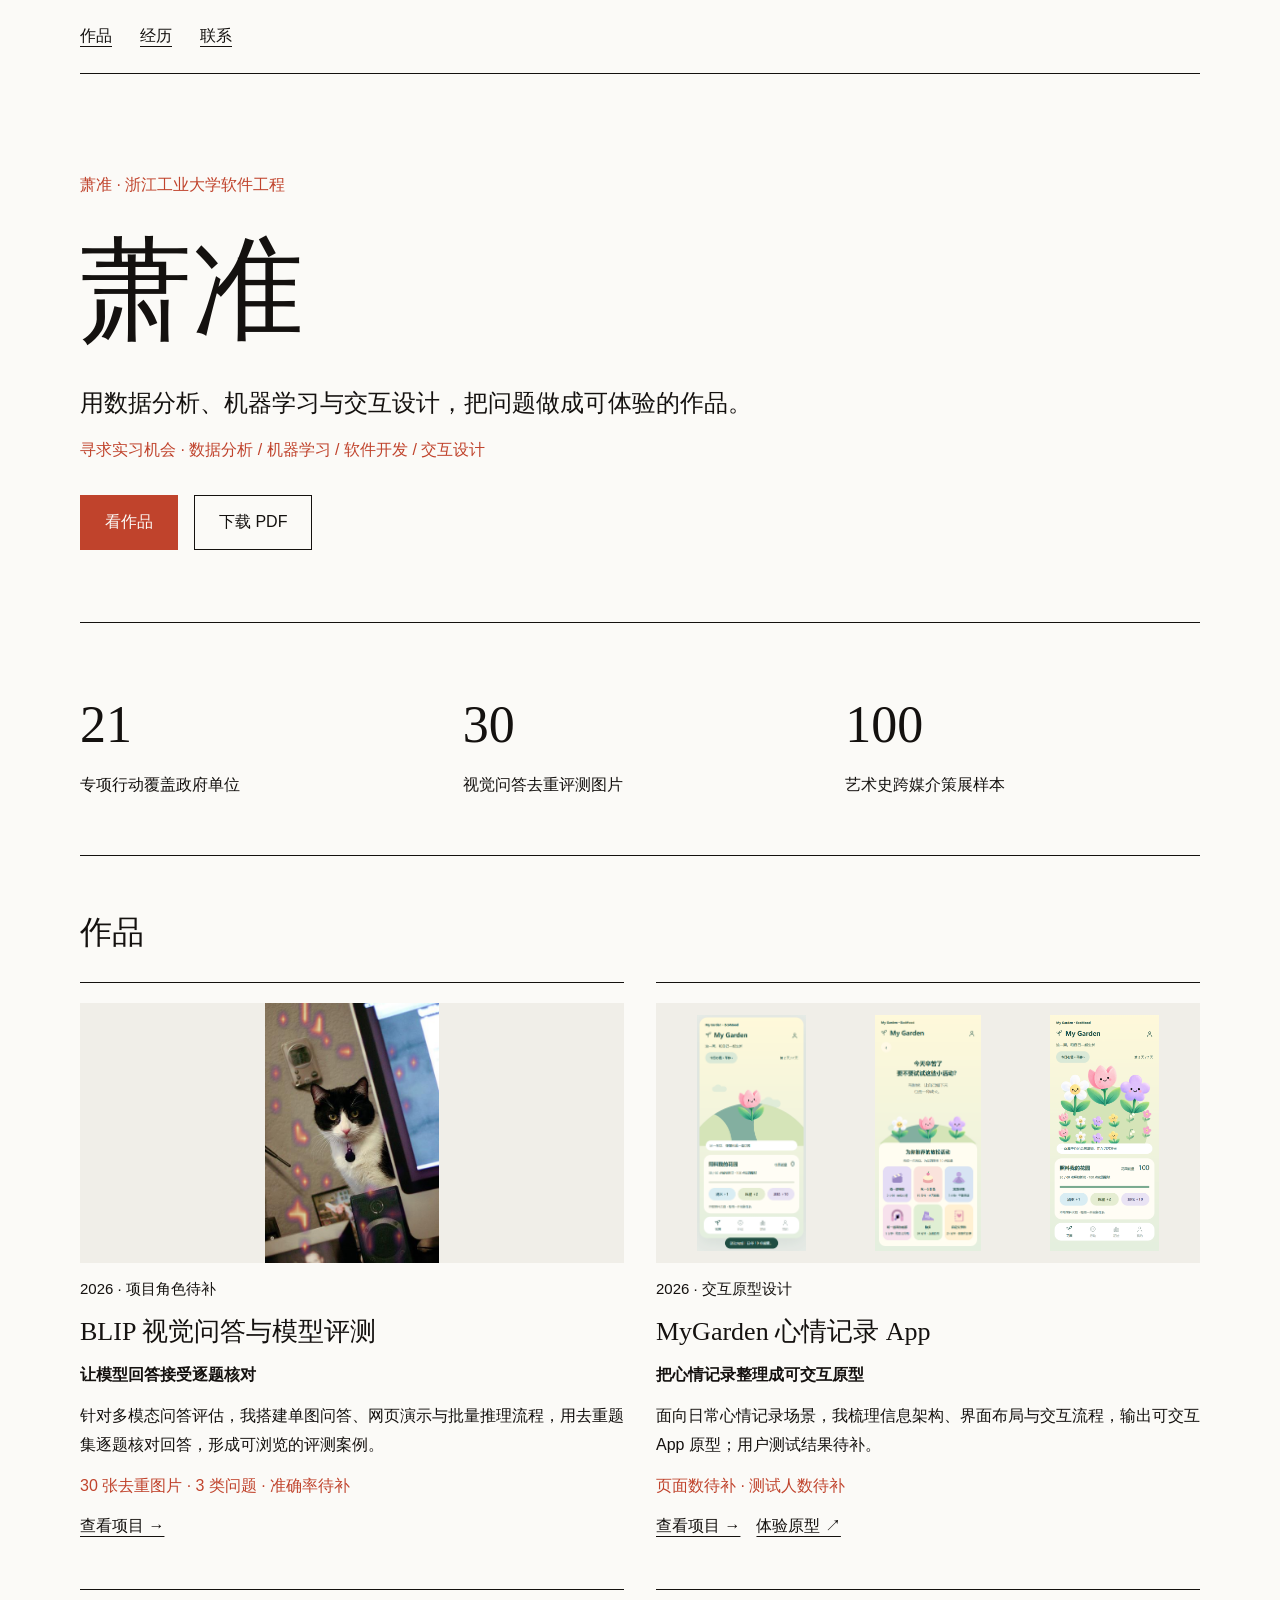
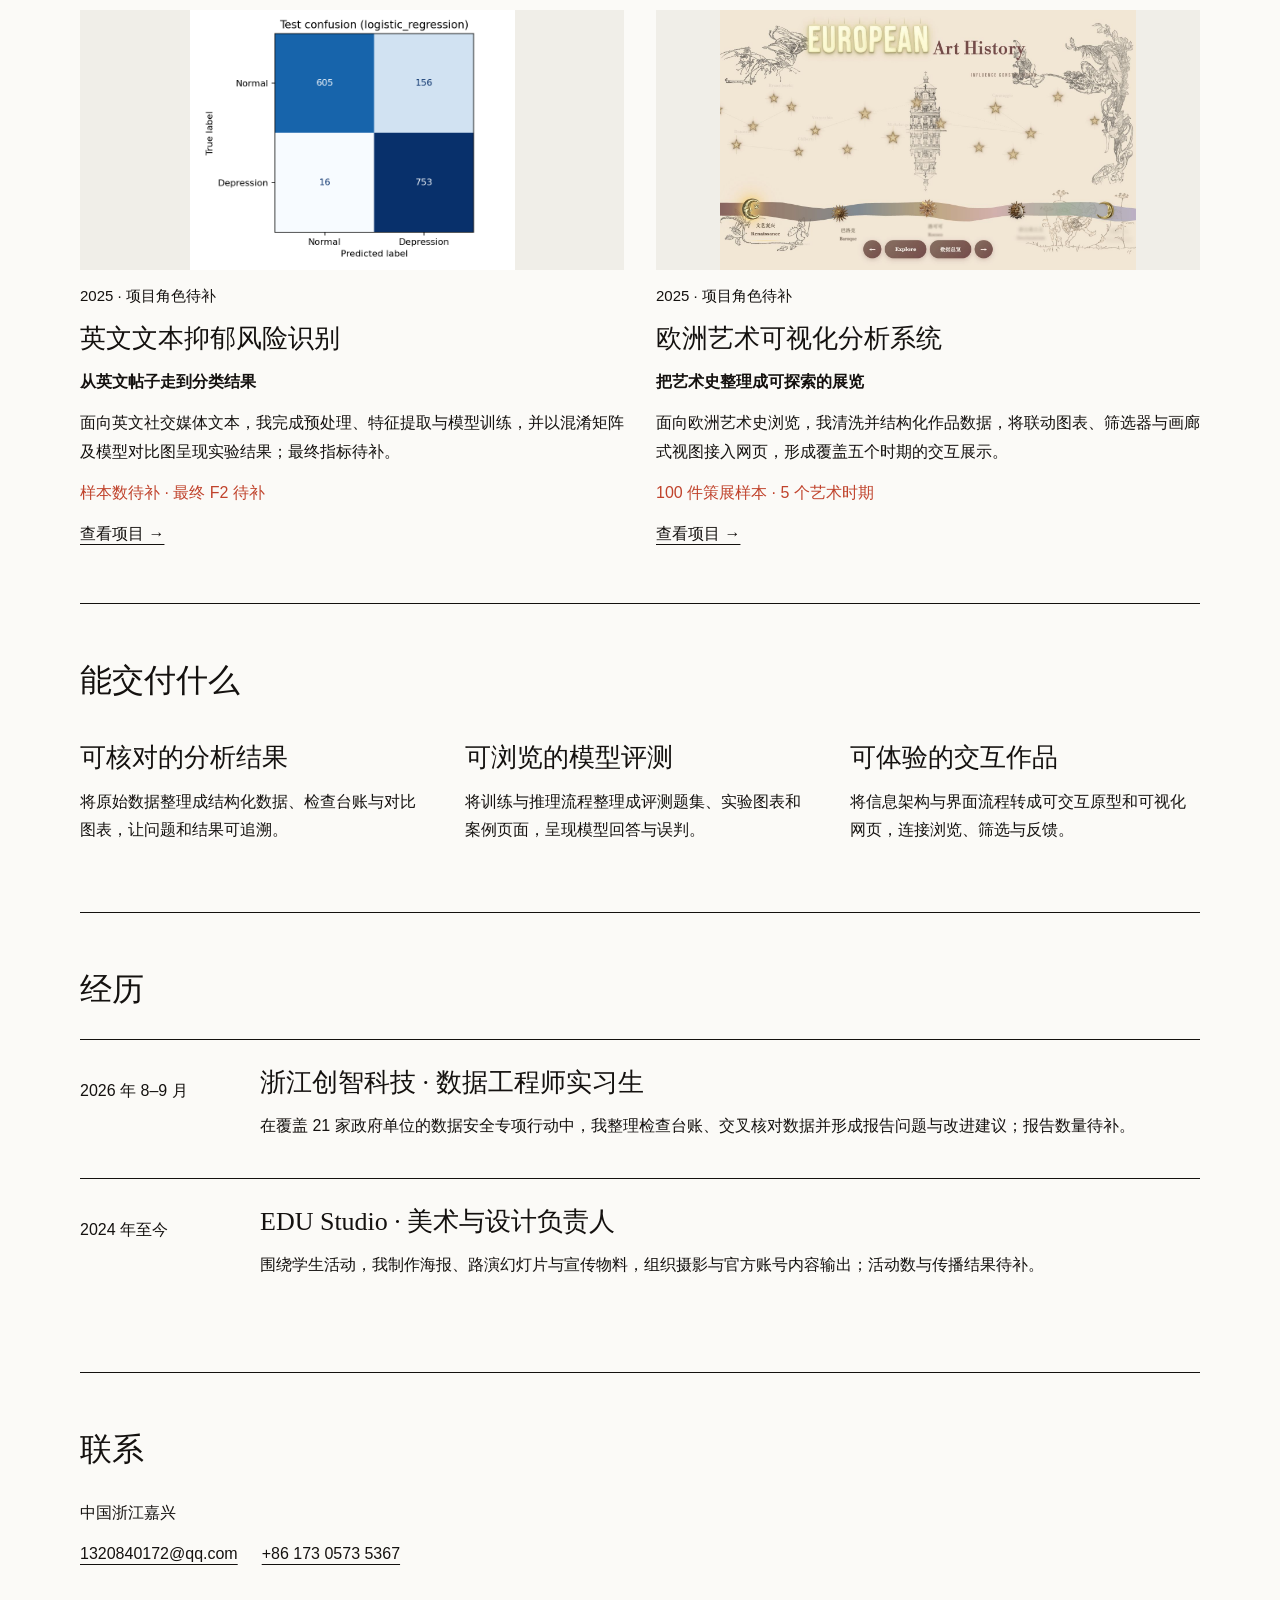
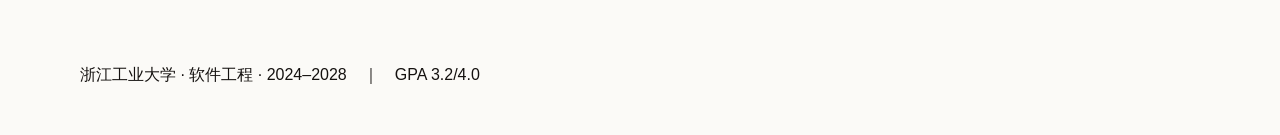
==== commit 5154c15f: "Embed existing MyGarden Figma prototype and add launch buttons" ====
--- a/index.html
+++ b/index.html
@@ -1,4 +1,4 @@
-<!doctype html><html lang="zh-CN"><head><meta charset="utf-8"><meta name="viewport" content="width=device-width,initial-scale=1"><meta name="description" content="萧准的个人作品集，展示视觉问答评测、MyGarden交互原型、英文文本分类与欧洲艺术可视化项目。"><title>萧准 · 作品与经历</title><link rel="stylesheet" href="home.css"></head><body><nav aria-label="主导航"><a href="#work">作品</a><a href="#experience">经历</a><a href="#contact">联系</a></nav><main><header><p class="eyebrow">萧准 · 浙江工业大学软件工程</p><h1>萧准</h1><p class="position">用数据分析、机器学习与交互设计，把问题做成可体验的作品。</p><p class="status">寻求实习机会 · 数据分析 / 机器学习 / 软件开发 / 交互设计</p><div class="actions"><a class="button" href="#work">看作品</a><a class="button" href="Xiao_Zhun_Portfolio.pdf" download>下载 PDF</a></div></header><section aria-label="关键数字"><div class="numbers"><div><strong>21</strong><p>专项行动覆盖政府单位</p></div><div><strong>30</strong><p>视觉问答去重评测图片</p></div><div><strong>100</strong><p>艺术史跨媒介策展样本</p></div></div></section><section id="work"><h2>作品</h2><div class="cards"><article class="card reveal"><img src="blip.png" alt="BLIP 视觉问答与模型评测项目展示"><p class="meta">2026 · 项目角色待补</p><h3>BLIP 视觉问答与模型评测</h3><p><b>让模型回答接受逐题核对</b></p><p>针对多模态问答评估，我搭建单图问答、网页演示与批量推理流程，用去重题集逐题核对回答，形成可浏览的评测案例。</p><p class="result">30 张去重图片 · 3 类问题 · 准确率待补</p><a class="project-link" href="blip.html">查看项目 →</a></article><article class="card reveal"><div class="garden-preview"><img src="media/garden-cropped.png" alt="MyGarden 花园主页"><img src="media/local-relax-mobile.png" alt="Relax 呼吸练习"><img src="media/local-planet-mobile.png" alt="Planet 页面"></div><p class="meta">2026 · 交互原型设计</p><h3>MyGarden 心情记录 App</h3><p><b>把心情记录整理成可交互原型</b></p><p>面向日常心情记录场景，我梳理信息架构、界面布局与交互流程，输出可交互 App 原型；用户测试结果待补。</p><p class="result">页面数待补 · 测试人数待补</p><a class="project-link" href="garden.html">查看项目 →</a></article><article class="card reveal"><img src="media/confusion_matrix_test.png" alt="英文文本抑郁风险识别项目展示"><p class="meta">2025 · 项目角色待补</p><h3>英文文本抑郁风险识别</h3><p><b>从英文帖子走到分类结果</b></p><p>面向英文社交媒体文本，我完成预处理、特征提取与模型训练，并以混淆矩阵及模型对比图呈现实验结果；最终指标待补。</p><p class="result">样本数待补 · 最终 F2 待补</p><a class="project-link" href="nlp.html">查看项目 →</a></article><article class="card reveal"><img src="media/art-homepage.png" alt="欧洲艺术可视化分析系统项目展示"><p class="meta">2025 · 项目角色待补</p><h3>欧洲艺术可视化分析系统</h3><p><b>把艺术史整理成可探索的展览</b></p><p>面向欧洲艺术史浏览，我清洗并结构化作品数据，将联动图表、筛选器与画廊式视图接入网页，形成覆盖五个时期的交互展示。</p><p class="result">100 件策展样本 · 5 个艺术时期</p><a class="project-link" href="art.html">查看项目 →</a></article></div></section><section><h2>能交付什么</h2><div class="abilities"><article><h3>可核对的分析结果</h3><p>将原始数据整理成结构化数据、检查台账与对比图表，让问题和结果可追溯。</p></article><article><h3>可浏览的模型评测</h3><p>将训练与推理流程整理成评测题集、实验图表和案例页面，呈现模型回答与误判。</p></article><article><h3>可体验的交互作品</h3><p>将信息架构与界面流程转成可交互原型和可视化网页，连接浏览、筛选与反馈。</p></article></div></section><section id="experience"><h2>经历</h2><article class="entry"><p>2026 年 8–9 月</p><div><h3>浙江创智科技 · 数据工程师实习生</h3><p>在覆盖 21 家政府单位的数据安全专项行动中，我整理检查台账、交叉核对数据并形成报告问题与改进建议；报告数量待补。</p></div></article><article class="entry"><p>2024 年至今</p><div><h3>EDU Studio · 美术与设计负责人</h3><p>围绕学生活动，我制作海报、路演幻灯片与宣传物料，组织摄影与官方账号内容输出；活动数与传播结果待补。</p></div></article></section><section id="contact" class="contact"><h2>联系</h2><p>中国浙江嘉兴</p><p><a href="mailto:1320840172@qq.com">1320840172@qq.com</a><a href="tel:+8617305735367">+86 173 0573 5367</a></p></section></main><footer>浙江工业大学 · 软件工程 · 2024–2028　｜　GPA 3.2/4.0</footer><script>
+<!doctype html><html lang="zh-CN"><head><meta charset="utf-8"><meta name="viewport" content="width=device-width,initial-scale=1"><meta name="description" content="萧准的个人作品集，展示视觉问答评测、MyGarden交互原型、英文文本分类与欧洲艺术可视化项目。"><title>萧准 · 作品与经历</title><link rel="stylesheet" href="home.css"></head><body><nav aria-label="主导航"><a href="#work">作品</a><a href="#experience">经历</a><a href="#contact">联系</a></nav><main><header><p class="eyebrow">萧准 · 浙江工业大学软件工程</p><h1>萧准</h1><p class="position">用数据分析、机器学习与交互设计，把问题做成可体验的作品。</p><p class="status">寻求实习机会 · 数据分析 / 机器学习 / 软件开发 / 交互设计</p><div class="actions"><a class="button" href="#work">看作品</a><a class="button" href="Xiao_Zhun_Portfolio.pdf" download>下载 PDF</a></div></header><section aria-label="关键数字"><div class="numbers"><div><strong>21</strong><p>专项行动覆盖政府单位</p></div><div><strong>30</strong><p>视觉问答去重评测图片</p></div><div><strong>100</strong><p>艺术史跨媒介策展样本</p></div></div></section><section id="work"><h2>作品</h2><div class="cards"><article class="card reveal"><img src="blip.png" alt="BLIP 视觉问答与模型评测项目展示"><p class="meta">2026 · 项目角色待补</p><h3>BLIP 视觉问答与模型评测</h3><p><b>让模型回答接受逐题核对</b></p><p>针对多模态问答评估，我搭建单图问答、网页演示与批量推理流程，用去重题集逐题核对回答，形成可浏览的评测案例。</p><p class="result">30 张去重图片 · 3 类问题 · 准确率待补</p><a class="project-link" href="blip.html">查看项目 →</a></article><article class="card reveal"><div class="garden-preview"><img src="media/garden-cropped.png" alt="MyGarden 花园主页"><img src="media/local-relax-mobile.png" alt="Relax 呼吸练习"><img src="media/local-planet-mobile.png" alt="Planet 页面"></div><p class="meta">2026 · 交互原型设计</p><h3>MyGarden 心情记录 App</h3><p><b>把心情记录整理成可交互原型</b></p><p>面向日常心情记录场景，我梳理信息架构、界面布局与交互流程，输出可交互 App 原型；用户测试结果待补。</p><p class="result">页面数待补 · 测试人数待补</p><a class="project-link" href="garden.html">查看项目 →</a>　<a class="project-link" href="https://www.figma.com/proto/XHA2SkDdpUCdhroIdmFwxV/MyGarden?node-id=75-996&amp;starting-point-node-id=75%3A996&amp;scaling=scale-down&amp;content-scaling=fixed" target="_blank" rel="noopener noreferrer">体验原型 ↗</a></article><article class="card reveal"><img src="media/confusion_matrix_test.png" alt="英文文本抑郁风险识别项目展示"><p class="meta">2025 · 项目角色待补</p><h3>英文文本抑郁风险识别</h3><p><b>从英文帖子走到分类结果</b></p><p>面向英文社交媒体文本，我完成预处理、特征提取与模型训练，并以混淆矩阵及模型对比图呈现实验结果；最终指标待补。</p><p class="result">样本数待补 · 最终 F2 待补</p><a class="project-link" href="nlp.html">查看项目 →</a></article><article class="card reveal"><img src="media/art-homepage.png" alt="欧洲艺术可视化分析系统项目展示"><p class="meta">2025 · 项目角色待补</p><h3>欧洲艺术可视化分析系统</h3><p><b>把艺术史整理成可探索的展览</b></p><p>面向欧洲艺术史浏览，我清洗并结构化作品数据，将联动图表、筛选器与画廊式视图接入网页，形成覆盖五个时期的交互展示。</p><p class="result">100 件策展样本 · 5 个艺术时期</p><a class="project-link" href="art.html">查看项目 →</a></article></div></section><section><h2>能交付什么</h2><div class="abilities"><article><h3>可核对的分析结果</h3><p>将原始数据整理成结构化数据、检查台账与对比图表，让问题和结果可追溯。</p></article><article><h3>可浏览的模型评测</h3><p>将训练与推理流程整理成评测题集、实验图表和案例页面，呈现模型回答与误判。</p></article><article><h3>可体验的交互作品</h3><p>将信息架构与界面流程转成可交互原型和可视化网页，连接浏览、筛选与反馈。</p></article></div></section><section id="experience"><h2>经历</h2><article class="entry"><p>2026 年 8–9 月</p><div><h3>浙江创智科技 · 数据工程师实习生</h3><p>在覆盖 21 家政府单位的数据安全专项行动中，我整理检查台账、交叉核对数据并形成报告问题与改进建议；报告数量待补。</p></div></article><article class="entry"><p>2024 年至今</p><div><h3>EDU Studio · 美术与设计负责人</h3><p>围绕学生活动，我制作海报、路演幻灯片与宣传物料，组织摄影与官方账号内容输出；活动数与传播结果待补。</p></div></article></section><section id="contact" class="contact"><h2>联系</h2><p>中国浙江嘉兴</p><p><a href="mailto:1320840172@qq.com">1320840172@qq.com</a><a href="tel:+8617305735367">+86 173 0573 5367</a></p></section></main><footer>浙江工业大学 · 软件工程 · 2024–2028　｜　GPA 3.2/4.0</footer><script>
 if('IntersectionObserver' in window && !window.matchMedia('(prefers-reduced-motion: reduce)').matches){
 document.documentElement.classList.add('js');
 const observer=new IntersectionObserver(entries=>{entries.forEach(entry=>{if(entry.isIntersecting){entry.target.classList.add('visible');observer.unobserve(entry.target)}})},{threshold:0.05});
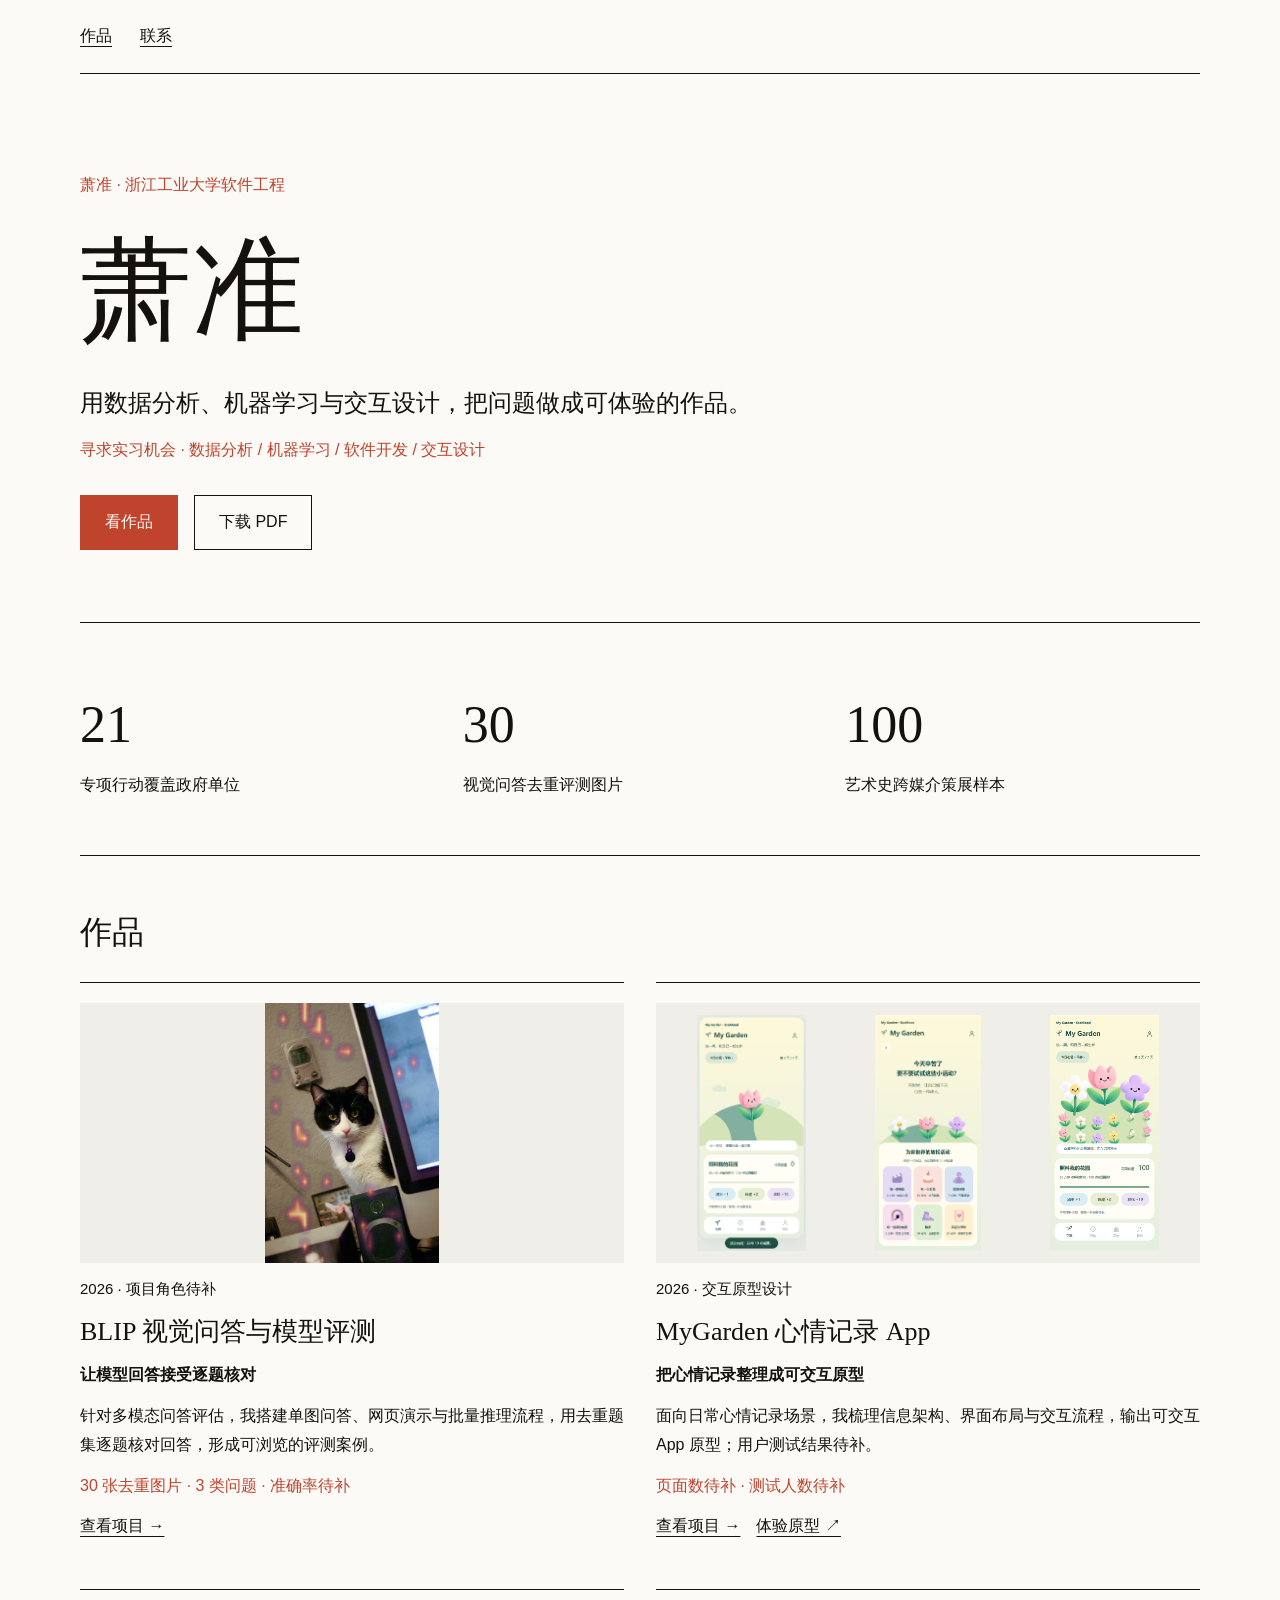
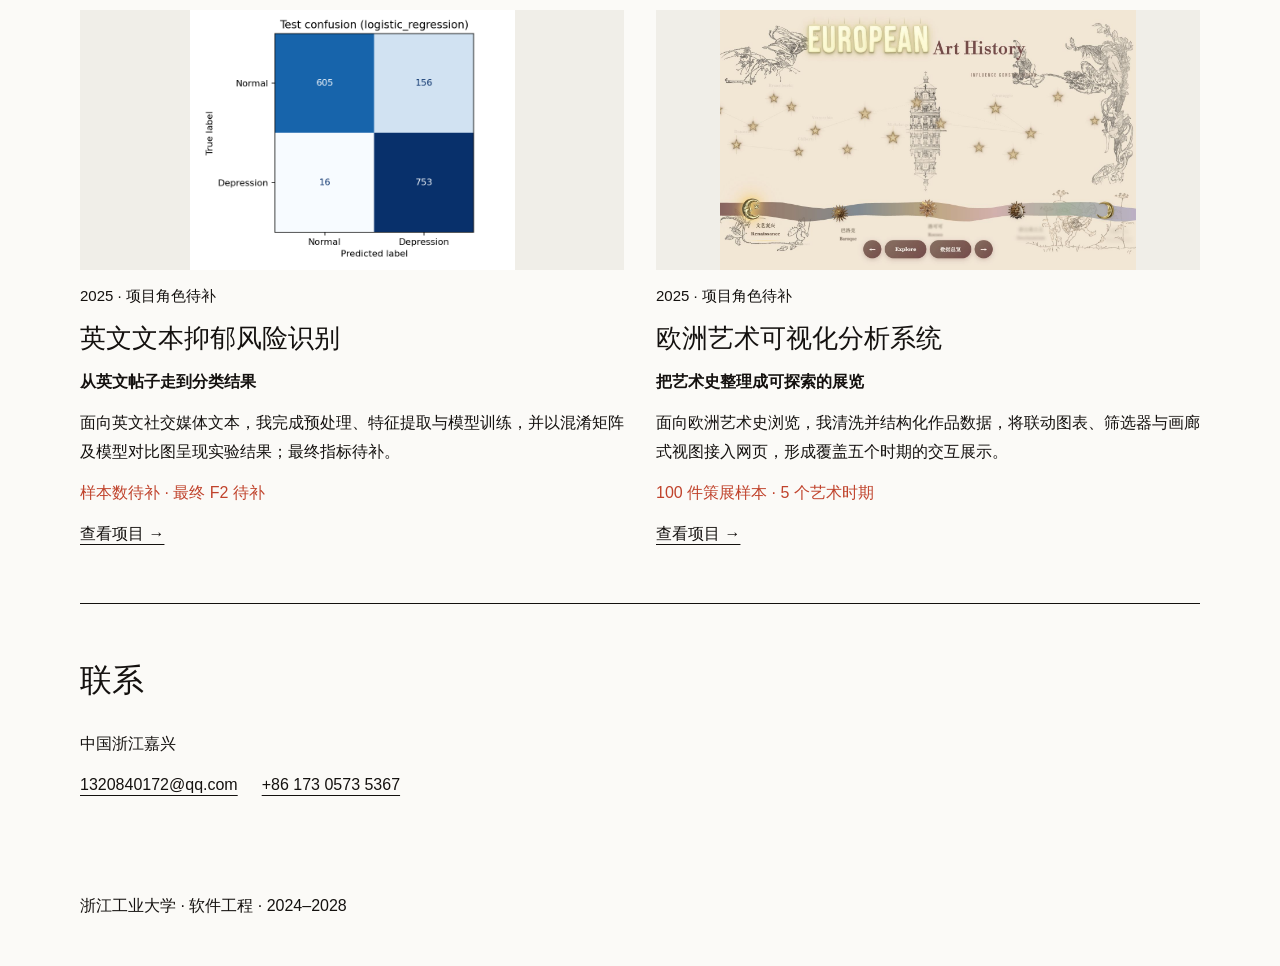
==== commit 1e082d02: "Simplify portfolio to projects and contact without GPA" ====
--- a/index.html
+++ b/index.html
@@ -1,4 +1,4 @@
-<!doctype html><html lang="zh-CN"><head><meta charset="utf-8"><meta name="viewport" content="width=device-width,initial-scale=1"><meta name="description" content="萧准的个人作品集，展示视觉问答评测、MyGarden交互原型、英文文本分类与欧洲艺术可视化项目。"><title>萧准 · 作品与经历</title><link rel="stylesheet" href="home.css"></head><body><nav aria-label="主导航"><a href="#work">作品</a><a href="#experience">经历</a><a href="#contact">联系</a></nav><main><header><p class="eyebrow">萧准 · 浙江工业大学软件工程</p><h1>萧准</h1><p class="position">用数据分析、机器学习与交互设计，把问题做成可体验的作品。</p><p class="status">寻求实习机会 · 数据分析 / 机器学习 / 软件开发 / 交互设计</p><div class="actions"><a class="button" href="#work">看作品</a><a class="button" href="Xiao_Zhun_Portfolio.pdf" download>下载 PDF</a></div></header><section aria-label="关键数字"><div class="numbers"><div><strong>21</strong><p>专项行动覆盖政府单位</p></div><div><strong>30</strong><p>视觉问答去重评测图片</p></div><div><strong>100</strong><p>艺术史跨媒介策展样本</p></div></div></section><section id="work"><h2>作品</h2><div class="cards"><article class="card reveal"><img src="blip.png" alt="BLIP 视觉问答与模型评测项目展示"><p class="meta">2026 · 项目角色待补</p><h3>BLIP 视觉问答与模型评测</h3><p><b>让模型回答接受逐题核对</b></p><p>针对多模态问答评估，我搭建单图问答、网页演示与批量推理流程，用去重题集逐题核对回答，形成可浏览的评测案例。</p><p class="result">30 张去重图片 · 3 类问题 · 准确率待补</p><a class="project-link" href="blip.html">查看项目 →</a></article><article class="card reveal"><div class="garden-preview"><img src="media/garden-cropped.png" alt="MyGarden 花园主页"><img src="media/local-relax-mobile.png" alt="Relax 呼吸练习"><img src="media/local-planet-mobile.png" alt="Planet 页面"></div><p class="meta">2026 · 交互原型设计</p><h3>MyGarden 心情记录 App</h3><p><b>把心情记录整理成可交互原型</b></p><p>面向日常心情记录场景，我梳理信息架构、界面布局与交互流程，输出可交互 App 原型；用户测试结果待补。</p><p class="result">页面数待补 · 测试人数待补</p><a class="project-link" href="garden.html">查看项目 →</a>　<a class="project-link" href="https://www.figma.com/proto/XHA2SkDdpUCdhroIdmFwxV/MyGarden?node-id=75-996&amp;starting-point-node-id=75%3A996&amp;scaling=scale-down&amp;content-scaling=fixed" target="_blank" rel="noopener noreferrer">体验原型 ↗</a></article><article class="card reveal"><img src="media/confusion_matrix_test.png" alt="英文文本抑郁风险识别项目展示"><p class="meta">2025 · 项目角色待补</p><h3>英文文本抑郁风险识别</h3><p><b>从英文帖子走到分类结果</b></p><p>面向英文社交媒体文本，我完成预处理、特征提取与模型训练，并以混淆矩阵及模型对比图呈现实验结果；最终指标待补。</p><p class="result">样本数待补 · 最终 F2 待补</p><a class="project-link" href="nlp.html">查看项目 →</a></article><article class="card reveal"><img src="media/art-homepage.png" alt="欧洲艺术可视化分析系统项目展示"><p class="meta">2025 · 项目角色待补</p><h3>欧洲艺术可视化分析系统</h3><p><b>把艺术史整理成可探索的展览</b></p><p>面向欧洲艺术史浏览，我清洗并结构化作品数据，将联动图表、筛选器与画廊式视图接入网页，形成覆盖五个时期的交互展示。</p><p class="result">100 件策展样本 · 5 个艺术时期</p><a class="project-link" href="art.html">查看项目 →</a></article></div></section><section><h2>能交付什么</h2><div class="abilities"><article><h3>可核对的分析结果</h3><p>将原始数据整理成结构化数据、检查台账与对比图表，让问题和结果可追溯。</p></article><article><h3>可浏览的模型评测</h3><p>将训练与推理流程整理成评测题集、实验图表和案例页面，呈现模型回答与误判。</p></article><article><h3>可体验的交互作品</h3><p>将信息架构与界面流程转成可交互原型和可视化网页，连接浏览、筛选与反馈。</p></article></div></section><section id="experience"><h2>经历</h2><article class="entry"><p>2026 年 8–9 月</p><div><h3>浙江创智科技 · 数据工程师实习生</h3><p>在覆盖 21 家政府单位的数据安全专项行动中，我整理检查台账、交叉核对数据并形成报告问题与改进建议；报告数量待补。</p></div></article><article class="entry"><p>2024 年至今</p><div><h3>EDU Studio · 美术与设计负责人</h3><p>围绕学生活动，我制作海报、路演幻灯片与宣传物料，组织摄影与官方账号内容输出；活动数与传播结果待补。</p></div></article></section><section id="contact" class="contact"><h2>联系</h2><p>中国浙江嘉兴</p><p><a href="mailto:1320840172@qq.com">1320840172@qq.com</a><a href="tel:+8617305735367">+86 173 0573 5367</a></p></section></main><footer>浙江工业大学 · 软件工程 · 2024–2028　｜　GPA 3.2/4.0</footer><script>
+<!doctype html><html lang="zh-CN"><head><meta charset="utf-8"><meta name="viewport" content="width=device-width,initial-scale=1"><meta name="description" content="萧准的个人作品集，展示视觉问答评测、MyGarden交互原型、英文文本分类与欧洲艺术可视化项目。"><title>萧准 · 作品与经历</title><link rel="stylesheet" href="home.css"></head><body><nav aria-label="主导航"><a href="#work">作品</a><a href="#contact">联系</a></nav><main><header><p class="eyebrow">萧准 · 浙江工业大学软件工程</p><h1>萧准</h1><p class="position">用数据分析、机器学习与交互设计，把问题做成可体验的作品。</p><p class="status">寻求实习机会 · 数据分析 / 机器学习 / 软件开发 / 交互设计</p><div class="actions"><a class="button" href="#work">看作品</a><a class="button" href="Xiao_Zhun_Portfolio.pdf" download>下载 PDF</a></div></header><section aria-label="关键数字"><div class="numbers"><div><strong>21</strong><p>专项行动覆盖政府单位</p></div><div><strong>30</strong><p>视觉问答去重评测图片</p></div><div><strong>100</strong><p>艺术史跨媒介策展样本</p></div></div></section><section id="work"><h2>作品</h2><div class="cards"><article class="card reveal"><img src="blip.png" alt="BLIP 视觉问答与模型评测项目展示"><p class="meta">2026 · 项目角色待补</p><h3>BLIP 视觉问答与模型评测</h3><p><b>让模型回答接受逐题核对</b></p><p>针对多模态问答评估，我搭建单图问答、网页演示与批量推理流程，用去重题集逐题核对回答，形成可浏览的评测案例。</p><p class="result">30 张去重图片 · 3 类问题 · 准确率待补</p><a class="project-link" href="blip.html">查看项目 →</a></article><article class="card reveal"><div class="garden-preview"><img src="media/garden-cropped.png" alt="MyGarden 花园主页"><img src="media/local-relax-mobile.png" alt="Relax 呼吸练习"><img src="media/local-planet-mobile.png" alt="Planet 页面"></div><p class="meta">2026 · 交互原型设计</p><h3>MyGarden 心情记录 App</h3><p><b>把心情记录整理成可交互原型</b></p><p>面向日常心情记录场景，我梳理信息架构、界面布局与交互流程，输出可交互 App 原型；用户测试结果待补。</p><p class="result">页面数待补 · 测试人数待补</p><a class="project-link" href="garden.html">查看项目 →</a>　<a class="project-link" href="https://www.figma.com/proto/XHA2SkDdpUCdhroIdmFwxV/MyGarden?node-id=75-996&amp;starting-point-node-id=75%3A996&amp;scaling=scale-down&amp;content-scaling=fixed" target="_blank" rel="noopener noreferrer">体验原型 ↗</a></article><article class="card reveal"><img src="media/confusion_matrix_test.png" alt="英文文本抑郁风险识别项目展示"><p class="meta">2025 · 项目角色待补</p><h3>英文文本抑郁风险识别</h3><p><b>从英文帖子走到分类结果</b></p><p>面向英文社交媒体文本，我完成预处理、特征提取与模型训练，并以混淆矩阵及模型对比图呈现实验结果；最终指标待补。</p><p class="result">样本数待补 · 最终 F2 待补</p><a class="project-link" href="nlp.html">查看项目 →</a></article><article class="card reveal"><img src="media/art-homepage.png" alt="欧洲艺术可视化分析系统项目展示"><p class="meta">2025 · 项目角色待补</p><h3>欧洲艺术可视化分析系统</h3><p><b>把艺术史整理成可探索的展览</b></p><p>面向欧洲艺术史浏览，我清洗并结构化作品数据，将联动图表、筛选器与画廊式视图接入网页，形成覆盖五个时期的交互展示。</p><p class="result">100 件策展样本 · 5 个艺术时期</p><a class="project-link" href="art.html">查看项目 →</a></article></div></section><section id="contact" class="contact"><h2>联系</h2><p>中国浙江嘉兴</p><p><a href="mailto:1320840172@qq.com">1320840172@qq.com</a><a href="tel:+8617305735367">+86 173 0573 5367</a></p></section></main><footer>浙江工业大学 · 软件工程 · 2024–2028</footer><script>
 if('IntersectionObserver' in window && !window.matchMedia('(prefers-reduced-motion: reduce)').matches){
 document.documentElement.classList.add('js');
 const observer=new IntersectionObserver(entries=>{entries.forEach(entry=>{if(entry.isIntersecting){entry.target.classList.add('visible');observer.unobserve(entry.target)}})},{threshold:0.05});
